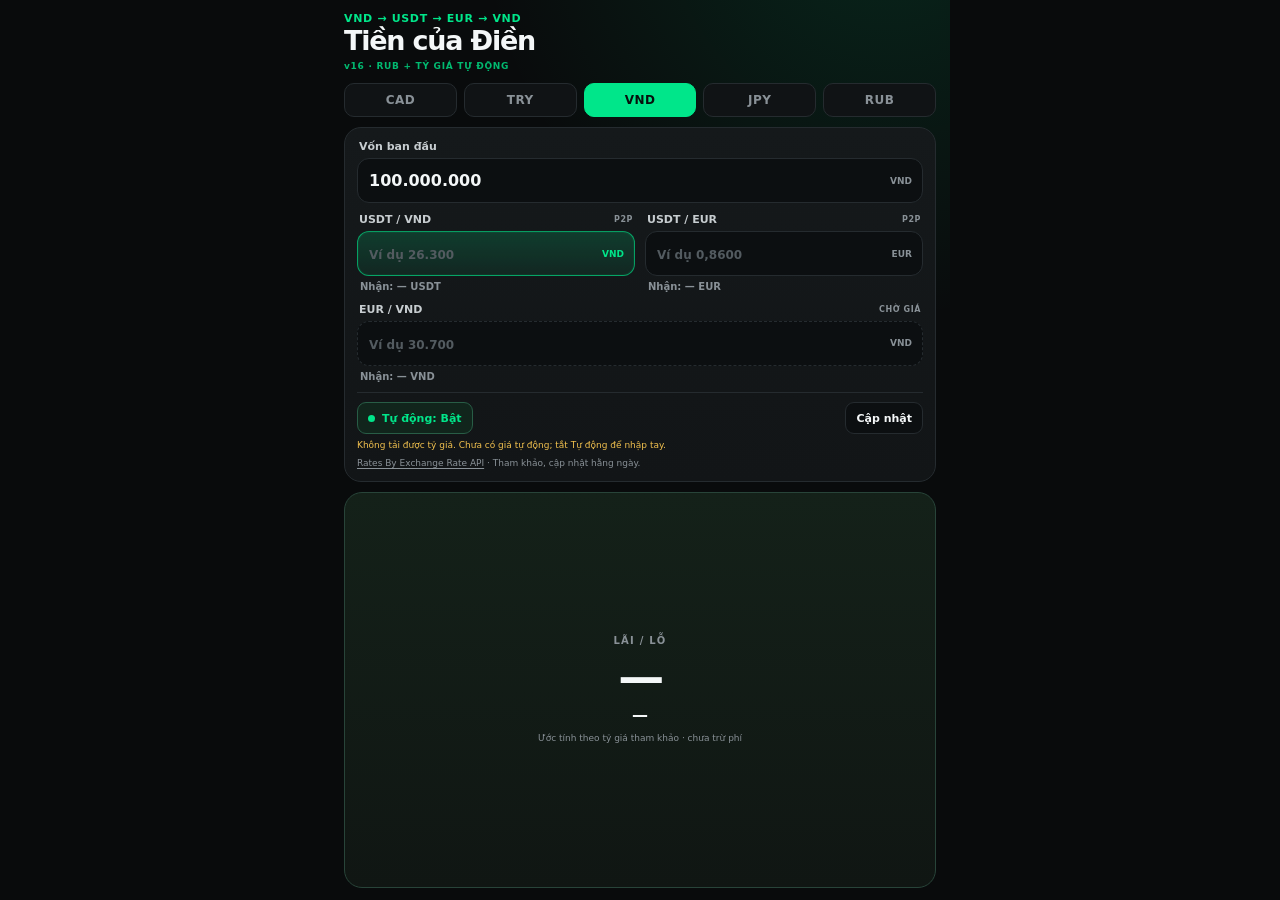
==== index.html @ 141773f5 "Add files via upload" ====
<!doctype html>
<html lang="vi">
<head>
  <meta charset="utf-8">
  <meta http-equiv="Cache-Control" content="no-cache, no-store, must-revalidate">
  <meta http-equiv="Pragma" content="no-cache">
  <meta http-equiv="Expires" content="0">
  <meta name="viewport" content="width=device-width,initial-scale=1,viewport-fit=cover">
  <meta name="theme-color" content="#090b0c">
  <meta name="color-scheme" content="dark">
  <title>Tiền của Điền</title>
  <link rel="manifest" href="./manifest.webmanifest?v=16">
  <link rel="icon" href="./icon.svg" type="image/svg+xml">
<style>
:root{--bg:#090b0c;--panel:#121517;--field:#0c0f11;--line:#252b2f;--text:#f4f7f8;--muted:#899197;--accent:#00e68a;--bad:#ff6670;--warn:#f2c14e}
*{box-sizing:border-box}html,body{margin:0;width:100%;height:100%;background:var(--bg);overflow:auto}body{font-family:Inter,ui-sans-serif,system-ui,-apple-system,"Segoe UI",sans-serif;color:var(--text)}button,input{font:inherit}.app{height:100dvh;min-height:530px;max-width:620px;margin:0 auto;padding:max(12px,env(safe-area-inset-top)) 14px max(12px,env(safe-area-inset-bottom));display:grid;grid-template-rows:auto auto auto minmax(115px,1fr);gap:10px;background:radial-gradient(circle at 90% -10%,rgba(0,230,138,.12),transparent 36%)}header{display:flex;justify-content:space-between;align-items:center;gap:12px}.route{font-size:11px;font-weight:800;letter-spacing:.06em;color:var(--accent)}h1{margin:2px 0 0;font-size:27px;line-height:1;letter-spacing:-.045em}.version{display:inline-block;margin-top:5px;font-size:9px;font-weight:900;letter-spacing:.08em;color:var(--accent);opacity:.8}.install{border:1px solid var(--line);background:var(--panel);color:var(--accent);font-size:11px;font-weight:850;padding:8px 11px;border-radius:10px;cursor:pointer}.hidden{display:none!important}.tabs{display:grid;grid-template-columns:repeat(5,minmax(0,1fr));gap:7px}.tab{height:34px;border:1px solid var(--line);border-radius:10px;background:#101315;color:var(--muted);font-size:12px;font-weight:900;letter-spacing:.04em;cursor:pointer}.tab.active{color:#07110d;background:var(--accent);border-color:var(--accent)}.panel{border:1px solid var(--line);background:linear-gradient(180deg,#15191b,var(--panel));border-radius:17px;padding:12px}.inputs{display:grid;grid-template-columns:1fr 1fr;gap:10px}.inputs label.wide{grid-column:1/-1}.inputs label>span{display:flex;justify-content:space-between;align-items:center;gap:6px;font-size:11px;font-weight:780;color:#c7cdd0;margin:0 2px 5px}.inputs small{font-size:8px;color:var(--muted);font-weight:900;letter-spacing:.07em}.field{height:45px;display:flex;align-items:center;border:1px solid var(--line);background:var(--field);border-radius:12px;overflow:hidden}.field:focus-within{border-color:var(--accent);box-shadow:0 0 0 2px rgba(0,230,138,.08)}.field.rate-highlight{background:linear-gradient(180deg,rgba(0,230,138,.18),rgba(0,230,138,.08));border-color:rgba(0,230,138,.62);box-shadow:inset 0 0 0 1px rgba(0,230,138,.06)}.field.rate-highlight input{color:#f7fffb}.field.rate-highlight b{color:var(--accent)}.field input{width:100%;min-width:0;height:100%;border:0;outline:0;background:transparent;color:var(--text);padding:0 11px;font-size:16px;font-weight:800}.field input::placeholder{color:#535b60;font-size:12px;font-weight:650}.field b{font-size:9px;color:var(--muted);padding:0 10px}.received{display:block;margin:5px 3px 0;color:var(--muted);font-size:10px;line-height:1.15;font-style:normal;font-weight:700;white-space:nowrap;overflow:hidden;text-overflow:ellipsis}.result-card{min-height:0;border:1px solid #284439;background:linear-gradient(180deg,#142119,#101613);border-radius:18px;padding:14px;display:flex;flex-direction:column;justify-content:center;align-items:center;text-align:center}.result-card span{font-size:10px;color:var(--muted);font-weight:900;letter-spacing:.12em}.result-card strong{font-size:clamp(30px,8vw,46px);line-height:1.03;margin:8px 0 4px;letter-spacing:-.055em}.result-card b{font-size:16px}.good{color:var(--accent)!important}.bad{color:var(--bad)!important}.neutral{color:var(--warn)!important}
@media(max-width:390px){.app{padding-left:10px;padding-right:10px;gap:8px}.panel{padding:10px}.inputs{gap:8px}.field{height:41px}.field input{font-size:14px}h1{font-size:23px}.received{font-size:9px;margin-top:4px}.result-card{padding:11px}.result-card strong{font-size:29px}.tab{height:31px;font-size:11px}}
@media(max-height:690px){.app{gap:7px;padding-top:7px;padding-bottom:7px}.route{font-size:9px}h1{font-size:20px}.tabs{gap:5px}.tab{height:28px;font-size:10px}.panel{padding:8px}.inputs{gap:6px}.inputs label>span{font-size:9px;margin-bottom:3px}.field{height:33px}.field input{font-size:13px}.received{font-size:8px;margin-top:3px}.result-card{padding:8px}.result-card strong{font-size:26px;margin:4px 0 2px}}
.fx-tools{grid-column:1/-1;border-top:1px solid var(--line);padding-top:9px;min-width:0}
.fx-controls{display:flex;align-items:center;justify-content:space-between;gap:8px}
.fx-toggle,.fx-refresh{min-height:32px;border:1px solid var(--line);border-radius:9px;background:var(--field);color:var(--muted);padding:5px 10px;font-size:11px;font-weight:800;cursor:pointer}
.fx-toggle{display:inline-flex;align-items:center;gap:7px}
.fx-toggle.enabled{color:var(--accent);border-color:#285d46;background:#11251c}
.fx-dot{display:inline-block;width:7px;height:7px;border-radius:50%;background:currentColor}
.fx-refresh{color:var(--text)}.fx-refresh:disabled{opacity:.45;cursor:default}
.fx-tools p{margin:5px 0 0;font-size:9px;line-height:1.4;color:var(--muted);overflow-wrap:anywhere}
.fx-tools a{color:var(--muted);text-underline-offset:2px}
.fx-tools .fx-warning{color:var(--warn)}
.field.auto-rate{border-style:dashed}.field.auto-rate input{cursor:default}
.rub-note{grid-column:1/-1;margin:0 2px;color:var(--warn);font-size:10px;line-height:1.35}
.result-note{margin:8px 0 0;font-size:9px;line-height:1.4;color:var(--muted);font-weight:500;letter-spacing:0}
button:focus-visible{outline:2px solid var(--accent);outline-offset:3px}
@media(max-width:390px){.tabs{gap:5px}.fx-toggle,.fx-refresh{font-size:10px;padding:5px 8px}}
@media(max-height:690px){.fx-tools{padding-top:6px}.fx-tools p{font-size:8px;margin-top:3px}.fx-toggle,.fx-refresh{min-height:28px;font-size:10px}.rub-note{font-size:9px}.result-note{font-size:8px;margin-top:5px}}

</style>
</head>
<body>
  <main class="app">
    <header>
      <div>
        <div class="route" id="routeText">VND → USDT → EUR → VND</div>
        <h1>Tiền của Điền</h1><span class="version">v16 · RUB + TỶ GIÁ TỰ ĐỘNG</span>
      </div>
      <button id="installBtn" class="install hidden">Cài app</button>
    </header>

    <nav class="tabs" aria-label="Loại vòng tiền">
      <button type="button" class="tab" data-page="cad">CAD</button>
      <button type="button" class="tab" data-page="try">TRY</button>
      <button type="button" class="tab active" data-page="vnd">VND</button>
      <button type="button" class="tab" data-page="jpy">JPY</button>
      <button type="button" class="tab" data-page="rub">RUB</button>
    </nav>

    <section class="panel inputs">
      <label class="wide">
        <span>Vốn ban đầu</span>
        <div class="field"><input aria-label="Vốn ban đầu" id="capital" inputmode="numeric" value="100.000.000"><b id="capitalUnit">VND</b></div>
      </label>

      <label>
        <span id="rate1Label">USDT / VND <small>P2P</small></span>
        <div class="field"><input id="rate1" inputmode="decimal" placeholder="Ví dụ 26.300"><b id="rate1Unit">VND</b></div>
        <em class="received" id="received1">Nhận: — USDT</em>
      </label>

      <label>
        <span id="rate2Label">USDT / EUR <small>P2P</small></span>
        <div class="field"><input id="rate2" inputmode="decimal" placeholder="Ví dụ 0,8600"><b id="rate2Unit">EUR</b></div>
        <em class="received" id="received2">Nhận: — EUR</em>
      </label>

      <label class="wide">
        <span id="rate3Label">EUR / VND</span>
        <div class="field"><input id="rate3" inputmode="decimal" placeholder="Ví dụ 30.700"><b id="rate3Unit">VND</b></div>
        <em class="received" id="received3">Nhận: — VND</em>
      </label>

      <p id="rubNote" class="rub-note hidden">Bước USD/RUB quy ước 1 USDT = 1 USD. Giá mua USDT thực tế có thể khác.</p>
      <div class="fx-tools">
        <div class="fx-controls">
          <button type="button" id="fxAuto" class="fx-toggle enabled" role="switch" aria-checked="true" aria-label="Tự động cập nhật tỷ giá pháp định"><i class="fx-dot" aria-hidden="true"></i><span id="fxAutoText">Tự động: Bật</span></button>
          <button type="button" id="fxRefresh" class="fx-refresh">Cập nhật</button>
        </div>
        <p id="fxStatus" role="status" aria-live="polite">Đang lấy tỷ giá pháp định…</p>
        <p><a href="https://www.exchangerate-api.com" target="_blank" rel="noopener noreferrer">Rates By Exchange Rate API</a> · Tham khảo, cập nhật hằng ngày.</p>
      </div>
    </section>

    <section class="result-card">
      <span>LÃI / LỖ</span>
      <strong id="profit">—</strong>
      <b id="roi">—</b>
      <p id="resultNote" class="result-note">Ước tính · chưa trừ phí giao dịch</p>
    </section>
  </main>



<script>
'use strict';
const $ = id => document.getElementById(id);
const fmt0 = new Intl.NumberFormat('vi-VN', {maximumFractionDigits: 0});
const fmt2 = new Intl.NumberFormat('vi-VN', {maximumFractionDigits: 2});
const fmt4 = new Intl.NumberFormat('vi-VN', {maximumFractionDigits: 4});
const fmtRate = new Intl.NumberFormat('vi-VN', {useGrouping: false, maximumFractionDigits: 6});
const memoryStorage = new Map();
function stored(name) {
  try { return localStorage.getItem(name) ?? memoryStorage.get(name) ?? null; }
  catch (_) { return memoryStorage.get(name) ?? null; }
}
function remember(name, value) {
  memoryStorage.set(name, String(value));
  try { localStorage.setItem(name, String(value)); } catch (_) {}
}

// A/B always means the amount of B for ONE unit of A.
// Only explicit fiat pairs have an fx property. USDT is never fetched or
// inferred from the provider's USD rate, except the disclosed RUB convention.
const PAGES = {
  cad: {
    route: 'VND → USDT → CAD → VND', capital: 'VND', highlight: 0,
    rates: [
      {label: 'USDT / VND', tag: 'P2P', unit: 'VND', placeholder: 'Ví dụ 26.300', receive: 'USDT', op: 'divide', vndThousands: true},
      {label: 'USDT / CAD', tag: 'P2P', unit: 'CAD', placeholder: 'Ví dụ 1,3900', receive: 'CAD', op: 'multiply'},
      {label: 'CAD / VND', unit: 'VND', placeholder: 'Ví dụ 19.000', receive: 'VND', op: 'multiply', vndThousands: true, fx: ['CAD', 'VND']}
    ]
  },
  try: {
    route: 'TRY → EUR → USDT → TRY', capital: 'TRY', highlight: 3,
    rates: [
      {label: 'EUR / TRY', unit: 'TRY', placeholder: 'Ví dụ 48,50', receive: 'EUR', op: 'divide', fx: ['EUR', 'TRY']},
      {label: 'USDT / EUR', tag: 'P2P', unit: 'EUR', placeholder: 'Ví dụ 0,8550', receive: 'USDT', op: 'divide'},
      {label: 'USDT / TRY', tag: 'P2P', unit: 'TRY', placeholder: 'Ví dụ 41,50', receive: 'TRY', op: 'multiply'}
    ]
  },
  vnd: {
    route: 'VND → USDT → EUR → VND', capital: 'VND', highlight: 1,
    rates: [
      {label: 'USDT / VND', tag: 'P2P', unit: 'VND', placeholder: 'Ví dụ 26.300', receive: 'USDT', op: 'divide', vndThousands: true},
      {label: 'USDT / EUR', tag: 'P2P', unit: 'EUR', placeholder: 'Ví dụ 0,8600', receive: 'EUR', op: 'multiply'},
      {label: 'EUR / VND', unit: 'VND', placeholder: 'Ví dụ 30.700', receive: 'VND', op: 'multiply', vndThousands: true, fx: ['EUR', 'VND']}
    ]
  },
  jpy: {
    route: 'VND → JPY → USDT → VND', capital: 'VND', highlight: 2,
    rates: [
      {label: 'JPY / VND', unit: 'VND', placeholder: 'Ví dụ 165,50', receive: 'JPY', op: 'divide', fx: ['JPY', 'VND']},
      {label: 'USDT / JPY', tag: 'P2P', unit: 'JPY', placeholder: 'Ví dụ 155,00', receive: 'USDT', op: 'divide'},
      {label: 'USDT / VND', tag: 'P2P', unit: 'VND', placeholder: 'Ví dụ 26.300', receive: 'VND', op: 'multiply', vndThousands: true}
    ]
  },
  rub: {
    route: 'VND → RUB → USDT → VND', capital: 'VND', highlight: 3,
    rates: [
      {label: 'RUB / VND', unit: 'VND', placeholder: 'Ví dụ 310,50', receive: 'RUB', op: 'divide', fx: ['RUB', 'VND']},
      {label: 'USD / RUB', unit: 'RUB', placeholder: 'Ví dụ 83,50', receive: 'USDT', op: 'divide', fx: ['USD', 'RUB']},
      {label: 'USDT / VND', tag: 'P2P', unit: 'VND', placeholder: 'Ví dụ 26.300', receive: 'VND', op: 'multiply', vndThousands: true}
    ]
  }
};

function migrateVndTab() {
  const legacy = {capital: 'tiendien_capitalVnd', rate1: 'tiendien_usdtVnd', rate2: 'tiendien_usdtEur', rate3: 'tiendien_eurVnd'};
  for (const id of ['capital', 'rate1', 'rate2', 'rate3']) {
    const target = `tiendien_vnd_${id}`;
    const value = stored(`tiendien_eur_${id}`) ?? stored(legacy[id]);
    if (stored(target) === null && value !== null) remember(target, value);
  }
}
migrateVndTab();
let page = stored('tiendien_page');
if (page === 'eur' || !PAGES[page]) page = 'vnd';

function capitalNum(value) {
  const number = Number(String(value ?? '').replace(/\D/g, ''));
  return Number.isFinite(number) ? number : 0;
}
function rateNum(value, thousands = false) {
  let text = String(value ?? '').trim().replace(/\s/g, '');
  if (!text) return 0;
  if (text.includes(',')) text = text.replace(/\./g, '').replace(',', '.');
  else if (thousands && /^\d{1,3}(?:\.\d{3})+$/.test(text)) text = text.replace(/\./g, '');
  const number = Number(text);
  return Number.isFinite(number) ? number : 0;
}
function formatCapital() {
  const digits = $('capital').value.replace(/\D/g, '');
  $('capital').value = digits ? fmt0.format(capitalNum(digits)) : '';
}
function money(value, unit) { return `${value >= 0 ? '+' : '−'}${fmt0.format(Math.abs(value))} ${unit}`; }
function pct(value) { return `${value >= 0 ? '+' : ''}${fmt2.format(value)}%`; }
function tone(element, value) {
  element.classList.remove('good', 'bad', 'neutral');
  element.classList.add(value > 0.01 ? 'good' : value < -0.01 ? 'bad' : 'neutral');
}
function formatReceived(value, unit) {
  if (!(value > 0 && Number.isFinite(value))) return `Nhận: — ${unit}`;
  return `Nhận: ${(unit === 'VND' || unit === 'TRY' ? fmt2 : fmt4).format(value)} ${unit}`;
}
function key(name) { return `tiendien_${page}_${name}`; }
function save() {
  remember(key('capital'), $('capital').value);
  PAGES[page].rates.forEach((rate, index) => {
    // Keep the last manually entered fiat quote separate from the live cache.
    if (!fxEnabled || !rate.fx) remember(key(`rate${index + 1}`), $(`rate${index + 1}`).value);
  });
}

const FX_URL = 'https://open.er-api.com/v6/latest/USD';
const FX_CACHE_KEY = 'tiendien_fx_usd_v16';
const FX_AUTO_KEY = 'tiendien_fx_auto_v16';
const FX_ATTEMPT_KEY = 'tiendien_fx_attempt_v16';
const FX_CODES = ['USD', 'EUR', 'CAD', 'TRY', 'JPY', 'VND', 'RUB'];
let fxEnabled = stored(FX_AUTO_KEY) !== '0';
let fxError = '';
let fxBusy = false;
let fxRequest = null;
let fxLastAttempt = Number(stored(FX_ATTEMPT_KEY)) || 0;

function validateFx(payload) {
  if (!payload || payload.result !== 'success' || payload.base_code !== 'USD' || !payload.rates) throw new Error('Invalid FX data');
  for (const code of FX_CODES) {
    const rate = payload.rates[code];
    if (typeof rate !== 'number' || !Number.isFinite(rate) || rate <= 0) throw new Error('Invalid FX rate');
  }
  if (Math.abs(payload.rates.USD - 1) > 0.000001) throw new Error('Invalid FX base');
  const last = payload.time_last_update_unix;
  const next = payload.time_next_update_unix;
  if (!Number.isFinite(last) || !Number.isFinite(next) || last <= 0 || next <= last || last * 1000 > Date.now() + 300000) throw new Error('Invalid FX timestamp');
  return payload;
}
function readFxCache() {
  try {
    const cached = JSON.parse(stored(FX_CACHE_KEY) || 'null');
    if (!cached || !Number.isFinite(cached.fetchedAt) || cached.fetchedAt <= 0 || cached.fetchedAt > Date.now() + 300000) return null;
    validateFx(cached.payload);
    return cached;
  } catch (_) { return null; }
}
let fxSnapshot = readFxCache();
function fxIsDue() {
  return !fxSnapshot || Date.now() >= fxSnapshot.payload.time_next_update_unix * 1000 + 60000;
}
function crossRate(base, quote) {
  if (!fxSnapshot) return 0;
  return fxSnapshot.payload.rates[quote] / fxSnapshot.payload.rates[base];
}
function applyFxToPage() {
  if (!fxEnabled || !fxSnapshot) return;
  PAGES[page].rates.forEach((rate, index) => {
    if (!rate.fx) return;
    const value = crossRate(...rate.fx);
    const input = $(`rate${index + 1}`);
    input.value = fmtRate.format(value);
    input.dataset.fxSource = 'api';
  });
}
function renderFxStatus() {
  $('fxAuto').setAttribute('aria-checked', String(fxEnabled));
  $('fxAuto').classList.toggle('enabled', fxEnabled);
  $('fxAutoText').textContent = `Tự động: ${fxEnabled ? 'Bật' : 'Tắt'}`;
  $('fxRefresh').disabled = fxBusy || !fxEnabled;
  $('fxRefresh').textContent = fxBusy ? 'Đang tải…' : 'Cập nhật';
  $('fxStatus').classList.toggle('fx-warning', Boolean(fxError) || (fxEnabled && fxIsDue() && Boolean(fxSnapshot)));
  if (!fxEnabled) {
    $('fxStatus').textContent = 'Nhập tỷ giá thủ công. Các giá có USDT luôn nhập tay.';
  } else if (fxSnapshot) {
    const date = new Intl.DateTimeFormat('vi-VN', {dateStyle: 'short', timeStyle: 'short', timeZone: 'Asia/Ho_Chi_Minh'}).format(new Date(fxSnapshot.payload.time_last_update_unix * 1000));
    const prefix = fxError ? `${fxError} · đang dùng giá lưu lúc ` : fxIsDue() ? 'Giá cũ từ ' : 'Tỷ giá lúc ';
    $('fxStatus').textContent = `${prefix}${date} (giờ VN). USDT nhập tay.`;
  } else if (fxError) {
    $('fxStatus').textContent = `${fxError}. Chưa có giá tự động; tắt Tự động để nhập tay.`;
  } else {
    $('fxStatus').textContent = fxBusy ? 'Đang lấy tỷ giá pháp định… USDT nhập tay.' : 'Chưa có tỷ giá tự động. USDT nhập tay.';
  }
  PAGES[page].rates.forEach((rate, index) => {
    const input = $(`rate${index + 1}`);
    const automatic = Boolean(rate.fx && fxEnabled);
    input.readOnly = automatic;
    input.setAttribute('aria-readonly', String(automatic));
    const tag = rate.fx ? (automatic ? (fxSnapshot ? 'TỰ ĐỘNG' : input.value ? 'ĐÃ LƯU' : 'CHỜ GIÁ') : 'NHẬP TAY') : rate.tag;
    $(`rate${index + 1}Label`).innerHTML = `${rate.label}${tag ? ` <small>${tag}</small>` : ''}`;
    input.closest('.field').classList.toggle('auto-rate', automatic);
  });
  $('resultNote').textContent = fxEnabled ? 'Ước tính theo tỷ giá tham khảo · chưa trừ phí' : 'Ước tính · chưa trừ phí giao dịch';
}

async function refreshFx({force = false} = {}) {
  if (!fxEnabled) return;
  if (fxRequest) return fxRequest;
  if (!force && !fxIsDue()) { renderFxStatus(); return; }
  const elapsed = Date.now() - fxLastAttempt;
  // One scheduled attempt every five minutes when offline/unavailable; manual
  // refresh is limited to once a minute. A fresh daily snapshot needs no poll.
  if (elapsed >= 0 && elapsed < (force ? 60000 : 300000)) { renderFxStatus(); return; }
  fxLastAttempt = Date.now();
  remember(FX_ATTEMPT_KEY, fxLastAttempt);
  fxBusy = true;
  renderFxStatus();
  fxRequest = (async () => {
    const controller = new AbortController();
    const timeout = setTimeout(() => controller.abort(), 10000);
    try {
      const response = await fetch(FX_URL, {cache: 'no-store', credentials: 'omit', signal: controller.signal});
      if (!response.ok) throw new Error(response.status === 429 ? 'RATE_LIMIT' : 'FETCH_FAILED');
      const payload = validateFx(await response.json());
      if (fxSnapshot && payload.time_last_update_unix < fxSnapshot.payload.time_last_update_unix) throw new Error('Older FX response');
      fxSnapshot = {payload, fetchedAt: Date.now()};
      remember(FX_CACHE_KEY, JSON.stringify(fxSnapshot));
      fxError = '';
      // The user may have switched tabs or disabled auto while fetch awaited.
      if (fxEnabled) { applyFxToPage(); calculate(); }
    } catch (error) {
      fxError = error.message === 'RATE_LIMIT' ? 'Nguồn đang giới hạn truy cập' : 'Không tải được tỷ giá';
    } finally {
      clearTimeout(timeout);
      fxBusy = false;
      fxRequest = null;
      renderFxStatus();
    }
  })();
  return fxRequest;
}

function restorePage() {
  $('capital').value = stored(key('capital')) ?? (page === 'try' ? '100.000' : '100.000.000');
  ['rate1', 'rate2', 'rate3'].forEach(id => {
    $(id).value = stored(key(id)) ?? '';
    delete $(id).dataset.fxSource;
  });
  formatCapital();
}
function renderPage() {
  const config = PAGES[page];
  $('routeText').textContent = config.route;
  $('capitalUnit').textContent = config.capital;
  config.rates.forEach((rate, index) => {
    const input = $(`rate${index + 1}`);
    $(`rate${index + 1}Unit`).textContent = rate.unit;
    input.placeholder = rate.placeholder;
    input.setAttribute('aria-label', `${rate.label}: số ${rate.unit} cho một ${rate.label.split(' / ')[0]}`);
    input.closest('.field').classList.toggle('rate-highlight', index + 1 === config.highlight);
  });
  document.querySelectorAll('.tab').forEach(button => {
    const active = button.dataset.page === page;
    button.classList.toggle('active', active);
    button.setAttribute('aria-pressed', String(active));
  });
  $('rubNote').classList.toggle('hidden', page !== 'rub');
  remember('tiendien_page', page);
  restorePage();
  applyFxToPage();
  renderFxStatus();
  calculate();
}
function calculate() {
  const config = PAGES[page];
  const capital = capitalNum($('capital').value);
  let amount = capital;
  config.rates.forEach((rate, index) => {
    const quote = rateNum($(`rate${index + 1}`).value, Boolean(rate.vndThousands));
    amount = amount > 0 && quote > 0 ? (rate.op === 'divide' ? amount / quote : amount * quote) : 0;
    if (!Number.isFinite(amount)) amount = 0;
    $(`received${index + 1}`).textContent = formatReceived(amount, rate.receive);
  });
  if (!(capital > 0 && amount > 0)) {
    $('profit').textContent = '—'; $('roi').textContent = '—';
    $('profit').className = ''; $('roi').className = '';
  } else {
    const profit = amount - capital;
    const roi = profit / capital * 100;
    if (Number.isFinite(profit) && Number.isFinite(roi)) {
      $('profit').textContent = money(profit, config.capital);
      $('roi').textContent = pct(roi);
      tone($('profit'), profit); tone($('roi'), profit);
    } else {
      $('profit').textContent = '—'; $('roi').textContent = '—';
      $('profit').className = ''; $('roi').className = '';
    }
  }
  save();
}

$('capital').addEventListener('input', () => { formatCapital(); calculate(); });
['rate1', 'rate2', 'rate3'].forEach(id => $(id).addEventListener('input', calculate));
document.querySelectorAll('.tab').forEach(button => button.addEventListener('click', () => {
  save(); page = button.dataset.page; renderPage(); refreshFx();
}));
$('fxAuto').addEventListener('click', () => {
  save();
  fxEnabled = !fxEnabled;
  remember(FX_AUTO_KEY, fxEnabled ? '1' : '0');
  if (fxEnabled) applyFxToPage();
  else {
    PAGES[page].rates.forEach((rate, index) => {
      if (!rate.fx) return;
      const manual = stored(key(`rate${index + 1}`));
      if (manual !== null) $(`rate${index + 1}`).value = manual;
      delete $(`rate${index + 1}`).dataset.fxSource;
    });
  }
  renderFxStatus(); calculate();
  if (fxEnabled) refreshFx();
});
$('fxRefresh').addEventListener('click', () => refreshFx({force: true}));
window.addEventListener('online', () => refreshFx());
document.addEventListener('visibilitychange', () => { if (!document.hidden) refreshFx(); });
setInterval(() => { if (!document.hidden) refreshFx(); }, 60000);

let deferredPrompt = null;
window.addEventListener('beforeinstallprompt', event => {
  event.preventDefault(); deferredPrompt = event; $('installBtn').classList.remove('hidden');
});
$('installBtn').addEventListener('click', async () => {
  if (!deferredPrompt) return;
  deferredPrompt.prompt(); await deferredPrompt.userChoice;
  deferredPrompt = null; $('installBtn').classList.add('hidden');
});

// Retire this app's old cache without touching other apps on the same origin.
(async () => {
  try {
    if ('serviceWorker' in navigator) {
      const scope = new URL('./', location.href).href;
      const registrations = await navigator.serviceWorker.getRegistrations();
      for (const registration of registrations) if (registration.scope === scope) await registration.unregister();
    }
    if ('caches' in window) {
      for (const name of await caches.keys()) if (/^(tien-cua-dien|tiendien)[-_]/.test(name)) await caches.delete(name);
    }
  } catch (_) {}
})();
renderPage();
refreshFx();

</script>
</body>
</html>
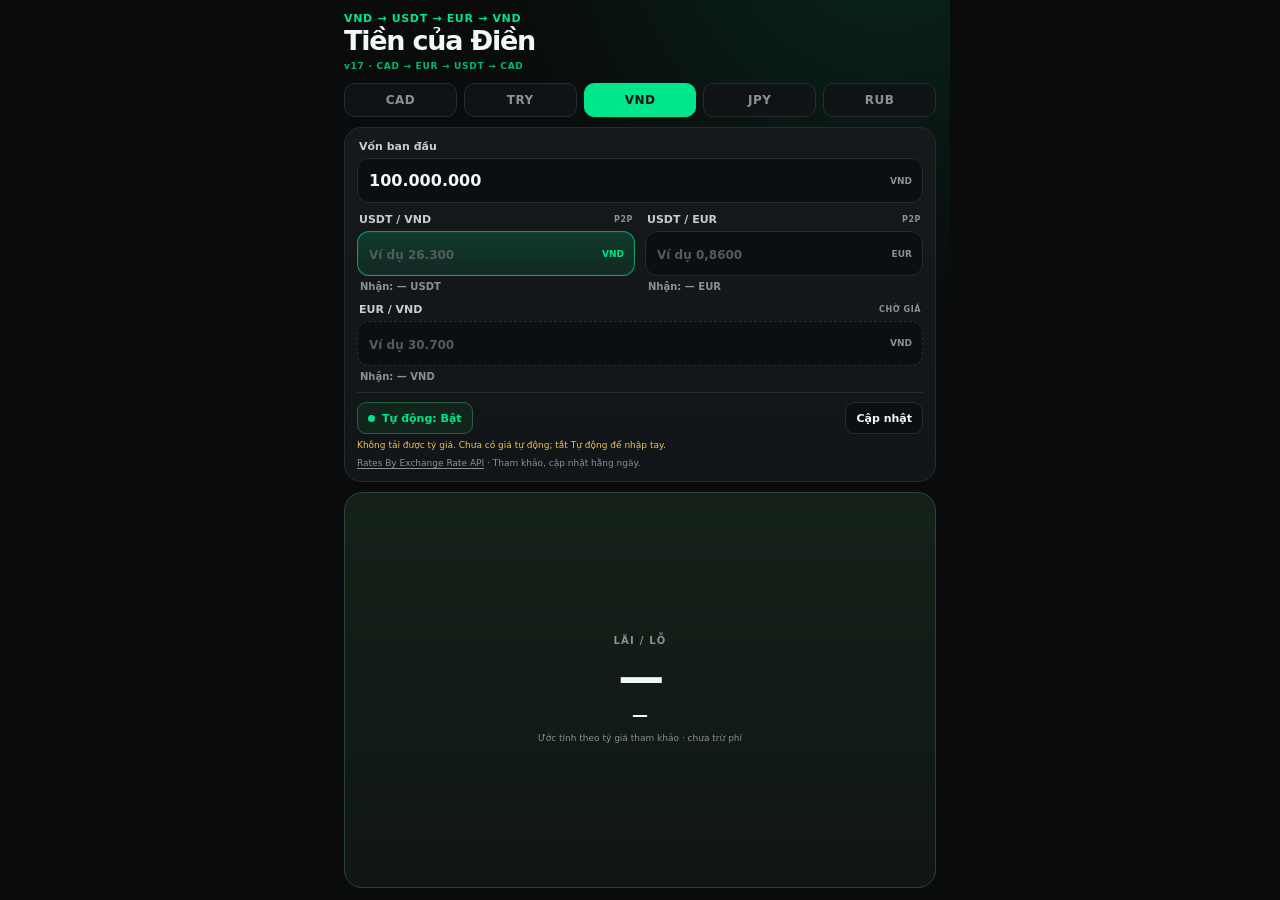
==== commit 26f17d26: "Add files via upload" ====
--- a/index.html
+++ b/index.html
@@ -9,7 +9,7 @@
   <meta name="theme-color" content="#090b0c">
   <meta name="color-scheme" content="dark">
   <title>Tiền của Điền</title>
-  <link rel="manifest" href="./manifest.webmanifest?v=16">
+  <link rel="manifest" href="./manifest.webmanifest?v=17">
   <link rel="icon" href="./icon.svg" type="image/svg+xml">
 <style>
 :root{--bg:#090b0c;--panel:#121517;--field:#0c0f11;--line:#252b2f;--text:#f4f7f8;--muted:#899197;--accent:#00e68a;--bad:#ff6670;--warn:#f2c14e}
@@ -40,7 +40,7 @@
     <header>
       <div>
         <div class="route" id="routeText">VND → USDT → EUR → VND</div>
-        <h1>Tiền của Điền</h1><span class="version">v16 · RUB + TỶ GIÁ TỰ ĐỘNG</span>
+        <h1>Tiền của Điền</h1><span class="version">v17 · CAD → EUR → USDT → CAD</span>
       </div>
       <button id="installBtn" class="install hidden">Cài app</button>
     </header>
@@ -120,11 +120,11 @@
 // inferred from the provider's USD rate, except the disclosed RUB convention.
 const PAGES = {
   cad: {
-    route: 'VND → USDT → CAD → VND', capital: 'VND', highlight: 0,
+    route: 'CAD → EUR → USDT → CAD', capital: 'CAD', highlight: 0,
     rates: [
-      {label: 'USDT / VND', tag: 'P2P', unit: 'VND', placeholder: 'Ví dụ 26.300', receive: 'USDT', op: 'divide', vndThousands: true},
-      {label: 'USDT / CAD', tag: 'P2P', unit: 'CAD', placeholder: 'Ví dụ 1,3900', receive: 'CAD', op: 'multiply'},
-      {label: 'CAD / VND', unit: 'VND', placeholder: 'Ví dụ 19.000', receive: 'VND', op: 'multiply', vndThousands: true, fx: ['CAD', 'VND']}
+      {label: 'EUR / CAD', unit: 'CAD', placeholder: 'Ví dụ 1,5500', receive: 'EUR', op: 'divide', fx: ['EUR', 'CAD']},
+      {label: 'USDT / EUR', tag: 'P2P', unit: 'EUR', placeholder: 'Ví dụ 0,8900', receive: 'USDT', op: 'divide'},
+      {label: 'USDT / CAD', tag: 'P2P', unit: 'CAD', placeholder: 'Ví dụ 1,3900', receive: 'CAD', op: 'multiply'}
     ]
   },
   try: {
@@ -170,6 +170,13 @@
   }
 }
 migrateVndTab();
+// CAD now has a different starting currency and different quote positions.
+// Keep its new inputs separate so VND capital / unrelated old quotes cannot
+// acquire a new currency label. Only the unchanged USDT/CAD quote migrates.
+const oldUsdtCad = stored('tiendien_cad_rate2');
+if (stored('tiendien_cad_eur_usdt_rate3') === null && oldUsdtCad !== null) {
+  remember('tiendien_cad_eur_usdt_rate3', oldUsdtCad);
+}
 let page = stored('tiendien_page');
 if (page === 'eur' || !PAGES[page]) page = 'vnd';
 
@@ -189,7 +196,7 @@
   const digits = $('capital').value.replace(/\D/g, '');
   $('capital').value = digits ? fmt0.format(capitalNum(digits)) : '';
 }
-function money(value, unit) { return `${value >= 0 ? '+' : '−'}${fmt0.format(Math.abs(value))} ${unit}`; }
+function money(value, unit) { return `${value >= 0 ? '+' : '−'}${(unit === 'CAD' ? fmt2 : fmt0).format(Math.abs(value))} ${unit}`; }
 function pct(value) { return `${value >= 0 ? '+' : ''}${fmt2.format(value)}%`; }
 function tone(element, value) {
   element.classList.remove('good', 'bad', 'neutral');
@@ -199,7 +206,7 @@
   if (!(value > 0 && Number.isFinite(value))) return `Nhận: — ${unit}`;
   return `Nhận: ${(unit === 'VND' || unit === 'TRY' ? fmt2 : fmt4).format(value)} ${unit}`;
 }
-function key(name) { return `tiendien_${page}_${name}`; }
+function key(name) { return `tiendien_${page === 'cad' ? 'cad_eur_usdt' : page}_${name}`; }
 function save() {
   remember(key('capital'), $('capital').value);
   PAGES[page].rates.forEach((rate, index) => {
@@ -325,7 +332,7 @@
 }
 
 function restorePage() {
-  $('capital').value = stored(key('capital')) ?? (page === 'try' ? '100.000' : '100.000.000');
+  $('capital').value = stored(key('capital')) ?? (page === 'cad' ? '10.000' : page === 'try' ? '100.000' : '100.000.000');
   ['rate1', 'rate2', 'rate3'].forEach(id => {
     $(id).value = stored(key(id)) ?? '';
     delete $(id).dataset.fxSource;
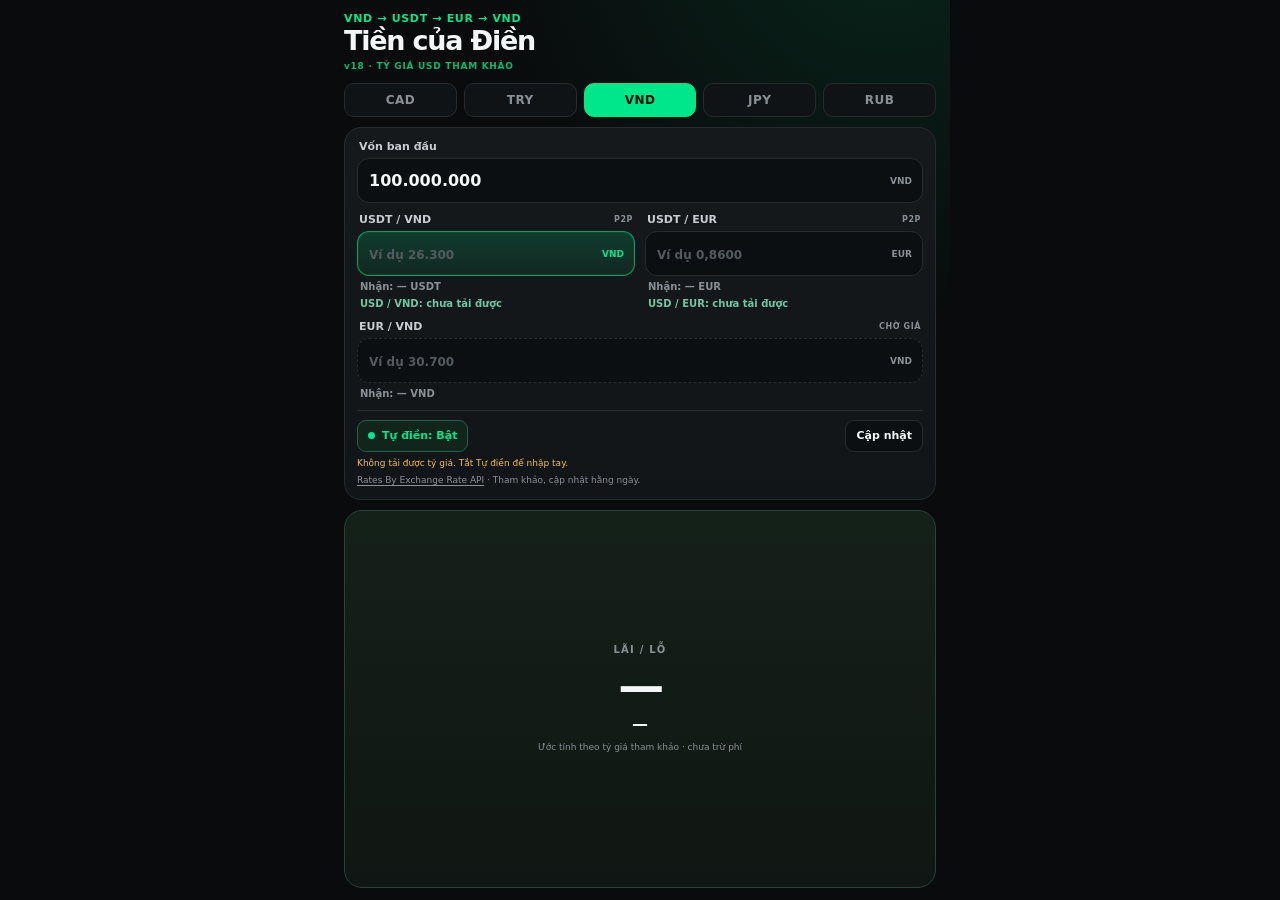
==== commit 912edb29: "Add files via upload" ====
--- a/index.html
+++ b/index.html
@@ -9,7 +9,7 @@
   <meta name="theme-color" content="#090b0c">
   <meta name="color-scheme" content="dark">
   <title>Tiền của Điền</title>
-  <link rel="manifest" href="./manifest.webmanifest?v=17">
+  <link rel="manifest" href="./manifest.webmanifest?v=18">
   <link rel="icon" href="./icon.svg" type="image/svg+xml">
 <style>
 :root{--bg:#090b0c;--panel:#121517;--field:#0c0f11;--line:#252b2f;--text:#f4f7f8;--muted:#899197;--accent:#00e68a;--bad:#ff6670;--warn:#f2c14e}
@@ -29,9 +29,11 @@
 .field.auto-rate{border-style:dashed}.field.auto-rate input{cursor:default}
 .rub-note{grid-column:1/-1;margin:0 2px;color:var(--warn);font-size:10px;line-height:1.35}
 .result-note{margin:8px 0 0;font-size:9px;line-height:1.4;color:var(--muted);font-weight:500;letter-spacing:0}
+.usd-reference{display:block;margin:4px 3px 0;font-size:10px;line-height:1.35;font-style:normal;font-weight:650;color:#73c6a3;overflow-wrap:anywhere}
+.usd-reference.stale{color:var(--warn)}
 button:focus-visible{outline:2px solid var(--accent);outline-offset:3px}
 @media(max-width:390px){.tabs{gap:5px}.fx-toggle,.fx-refresh{font-size:10px;padding:5px 8px}}
-@media(max-height:690px){.fx-tools{padding-top:6px}.fx-tools p{font-size:8px;margin-top:3px}.fx-toggle,.fx-refresh{min-height:28px;font-size:10px}.rub-note{font-size:9px}.result-note{font-size:8px;margin-top:5px}}
+@media(max-height:690px){.fx-tools{padding-top:6px}.fx-tools p{font-size:8px;margin-top:3px}.fx-toggle,.fx-refresh{min-height:28px;font-size:10px}.rub-note{font-size:9px}.result-note{font-size:8px;margin-top:5px}.usd-reference{font-size:9px;margin-top:3px}}
 
 </style>
 </head>
@@ -40,7 +42,7 @@
     <header>
       <div>
         <div class="route" id="routeText">VND → USDT → EUR → VND</div>
-        <h1>Tiền của Điền</h1><span class="version">v17 · CAD → EUR → USDT → CAD</span>
+        <h1>Tiền của Điền</h1><span class="version">v18 · TỶ GIÁ USD THAM KHẢO</span>
       </div>
       <button id="installBtn" class="install hidden">Cài app</button>
     </header>
@@ -63,24 +65,27 @@
         <span id="rate1Label">USDT / VND <small>P2P</small></span>
         <div class="field"><input id="rate1" inputmode="decimal" placeholder="Ví dụ 26.300"><b id="rate1Unit">VND</b></div>
         <em class="received" id="received1">Nhận: — USDT</em>
+        <em class="usd-reference hidden" id="usdReference1" aria-live="polite"></em>
       </label>
 
       <label>
         <span id="rate2Label">USDT / EUR <small>P2P</small></span>
         <div class="field"><input id="rate2" inputmode="decimal" placeholder="Ví dụ 0,8600"><b id="rate2Unit">EUR</b></div>
         <em class="received" id="received2">Nhận: — EUR</em>
+        <em class="usd-reference hidden" id="usdReference2" aria-live="polite"></em>
       </label>
 
       <label class="wide">
         <span id="rate3Label">EUR / VND</span>
         <div class="field"><input id="rate3" inputmode="decimal" placeholder="Ví dụ 30.700"><b id="rate3Unit">VND</b></div>
         <em class="received" id="received3">Nhận: — VND</em>
+        <em class="usd-reference hidden" id="usdReference3" aria-live="polite"></em>
       </label>
 
       <p id="rubNote" class="rub-note hidden">Bước USD/RUB quy ước 1 USDT = 1 USD. Giá mua USDT thực tế có thể khác.</p>
       <div class="fx-tools">
         <div class="fx-controls">
-          <button type="button" id="fxAuto" class="fx-toggle enabled" role="switch" aria-checked="true" aria-label="Tự động cập nhật tỷ giá pháp định"><i class="fx-dot" aria-hidden="true"></i><span id="fxAutoText">Tự động: Bật</span></button>
+          <button type="button" id="fxAuto" class="fx-toggle enabled" role="switch" aria-checked="true" aria-label="Tự động điền các ô tỷ giá pháp định"><i class="fx-dot" aria-hidden="true"></i><span id="fxAutoText">Tự điền: Bật</span></button>
           <button type="button" id="fxRefresh" class="fx-refresh">Cập nhật</button>
         </div>
         <p id="fxStatus" role="status" aria-live="polite">Đang lấy tỷ giá pháp định…</p>
@@ -254,6 +259,34 @@
   if (!fxSnapshot) return 0;
   return fxSnapshot.payload.rates[quote] / fxSnapshot.payload.rates[base];
 }
+function renderUsdReferences() {
+  // Benchmarks are read-only display data. Never substitute them for P2P
+  // USDT inputs or use them in the route's received/profit calculations.
+  PAGES[page].rates.forEach((rate, index) => {
+    const reference = $(`usdReference${index + 1}`);
+    const pair = rate.label.split('/').map(code => code.trim());
+    const hasUsdt = pair.includes('USDT');
+    reference.classList.toggle('hidden', !hasUsdt);
+    reference.classList.toggle('stale', hasUsdt && Boolean(fxSnapshot) && (fxIsDue() || Boolean(fxError)));
+    if (!hasUsdt) {
+      reference.textContent = '';
+      reference.setAttribute('title', '');
+      return;
+    }
+    const currency = pair.find(code => code !== 'USDT');
+    const label = `USD / ${currency}`;
+    if (fxSnapshot) {
+      const value = crossRate('USD', currency);
+      const qualifier = fxError ? ' · giá lưu' : fxIsDue() ? ' · giá cũ' : '';
+      reference.textContent = `${label}: ${fmt4.format(value)}${qualifier}`;
+      const timestamp = new Date(fxSnapshot.payload.time_last_update_unix * 1000).toLocaleString('vi-VN', {timeZone: 'Asia/Ho_Chi_Minh'});
+      reference.setAttribute('title', `1 USD = ${fmt4.format(value)} ${currency}. Tỷ giá tham khảo từ ExchangeRate-API, lúc ${timestamp} (giờ VN).`);
+    } else {
+      reference.textContent = `${label}: ${fxBusy ? 'đang tải…' : fxError ? 'chưa tải được' : '—'}`;
+      reference.setAttribute('title', 'Chưa có dữ liệu tỷ giá pháp định; không suy ra từ giá USDT nhập tay.');
+    }
+  });
+}
 function applyFxToPage() {
   if (!fxEnabled || !fxSnapshot) return;
   PAGES[page].rates.forEach((rate, index) => {
@@ -267,20 +300,19 @@
 function renderFxStatus() {
   $('fxAuto').setAttribute('aria-checked', String(fxEnabled));
   $('fxAuto').classList.toggle('enabled', fxEnabled);
-  $('fxAutoText').textContent = `Tự động: ${fxEnabled ? 'Bật' : 'Tắt'}`;
-  $('fxRefresh').disabled = fxBusy || !fxEnabled;
+  $('fxAutoText').textContent = `Tự điền: ${fxEnabled ? 'Bật' : 'Tắt'}`;
+  $('fxRefresh').disabled = fxBusy;
   $('fxRefresh').textContent = fxBusy ? 'Đang tải…' : 'Cập nhật';
-  $('fxStatus').classList.toggle('fx-warning', Boolean(fxError) || (fxEnabled && fxIsDue() && Boolean(fxSnapshot)));
-  if (!fxEnabled) {
-    $('fxStatus').textContent = 'Nhập tỷ giá thủ công. Các giá có USDT luôn nhập tay.';
-  } else if (fxSnapshot) {
+  $('fxStatus').classList.toggle('fx-warning', Boolean(fxError) || (fxIsDue() && Boolean(fxSnapshot)));
+  const manualPrefix = fxEnabled ? '' : 'Ô giá nhập tay. ';
+  if (fxSnapshot) {
     const date = new Intl.DateTimeFormat('vi-VN', {dateStyle: 'short', timeStyle: 'short', timeZone: 'Asia/Ho_Chi_Minh'}).format(new Date(fxSnapshot.payload.time_last_update_unix * 1000));
     const prefix = fxError ? `${fxError} · đang dùng giá lưu lúc ` : fxIsDue() ? 'Giá cũ từ ' : 'Tỷ giá lúc ';
-    $('fxStatus').textContent = `${prefix}${date} (giờ VN). USDT nhập tay.`;
+    $('fxStatus').textContent = `${manualPrefix}${prefix}${date} (giờ VN). USDT nhập tay.`;
   } else if (fxError) {
-    $('fxStatus').textContent = `${fxError}. Chưa có giá tự động; tắt Tự động để nhập tay.`;
+    $('fxStatus').textContent = `${manualPrefix}${fxError}. ${fxEnabled ? 'Tắt Tự điền để nhập tay.' : 'USD tham khảo chưa có dữ liệu.'}`;
   } else {
-    $('fxStatus').textContent = fxBusy ? 'Đang lấy tỷ giá pháp định… USDT nhập tay.' : 'Chưa có tỷ giá tự động. USDT nhập tay.';
+    $('fxStatus').textContent = manualPrefix + (fxBusy ? 'Đang lấy tỷ giá pháp định… USDT nhập tay.' : 'Chưa có tỷ giá tự động. USDT nhập tay.');
   }
   PAGES[page].rates.forEach((rate, index) => {
     const input = $(`rate${index + 1}`);
@@ -292,10 +324,11 @@
     input.closest('.field').classList.toggle('auto-rate', automatic);
   });
   $('resultNote').textContent = fxEnabled ? 'Ước tính theo tỷ giá tham khảo · chưa trừ phí' : 'Ước tính · chưa trừ phí giao dịch';
+  renderUsdReferences();
 }
 
 async function refreshFx({force = false} = {}) {
-  if (!fxEnabled) return;
+  // The feed also powers USD reference lines while auto-fill is disabled.
   if (fxRequest) return fxRequest;
   if (!force && !fxIsDue()) { renderFxStatus(); return; }
   const elapsed = Date.now() - fxLastAttempt;
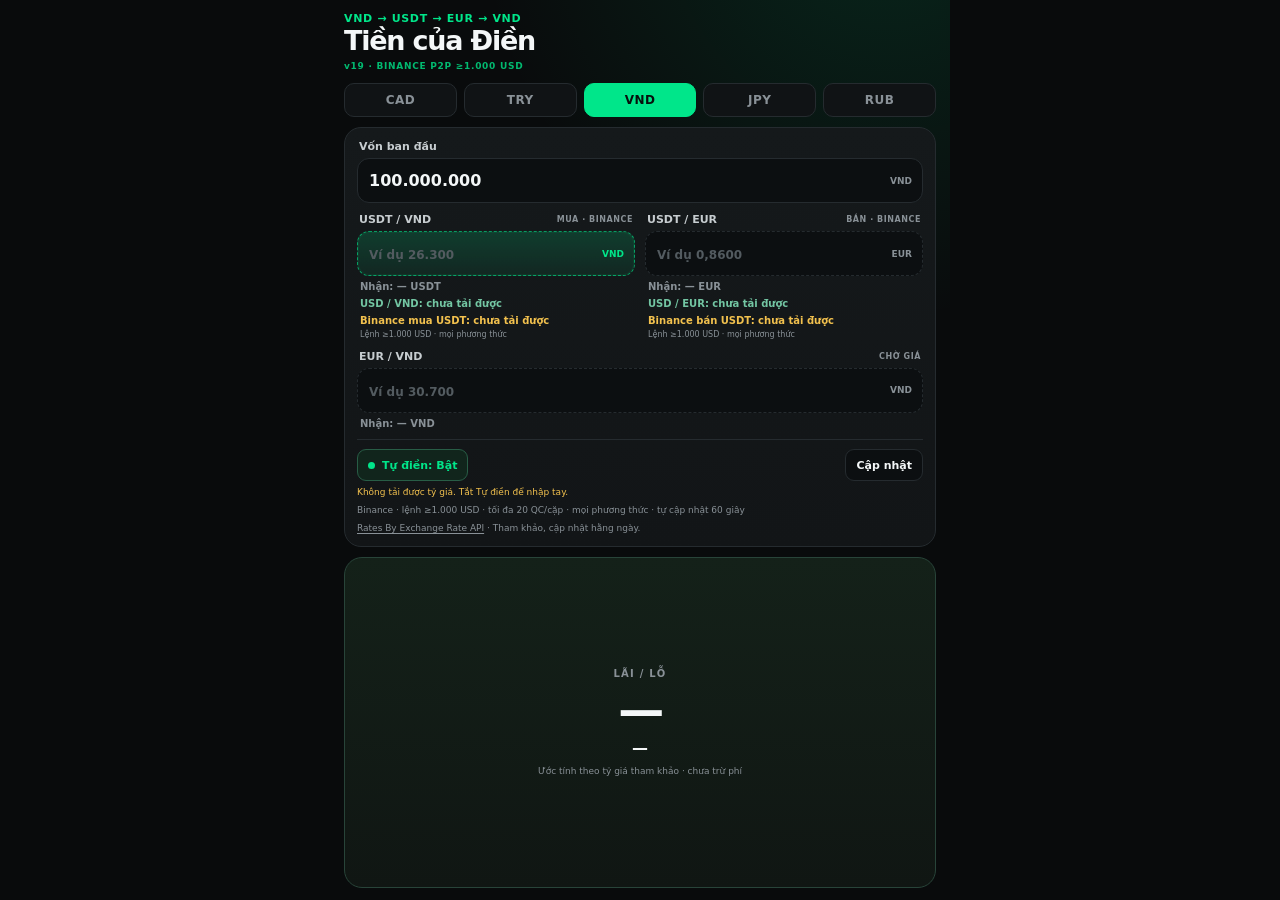
==== commit 1a6e7ffb: "Add files via upload" ====
--- a/index.html
+++ b/index.html
@@ -9,7 +9,7 @@
   <meta name="theme-color" content="#090b0c">
   <meta name="color-scheme" content="dark">
   <title>Tiền của Điền</title>
-  <link rel="manifest" href="./manifest.webmanifest?v=18">
+  <link rel="manifest" href="./manifest.webmanifest?v=19">
   <link rel="icon" href="./icon.svg" type="image/svg+xml">
 <style>
 :root{--bg:#090b0c;--panel:#121517;--field:#0c0f11;--line:#252b2f;--text:#f4f7f8;--muted:#899197;--accent:#00e68a;--bad:#ff6670;--warn:#f2c14e}
@@ -31,9 +31,12 @@
 .result-note{margin:8px 0 0;font-size:9px;line-height:1.4;color:var(--muted);font-weight:500;letter-spacing:0}
 .usd-reference{display:block;margin:4px 3px 0;font-size:10px;line-height:1.35;font-style:normal;font-weight:650;color:#73c6a3;overflow-wrap:anywhere}
 .usd-reference.stale{color:var(--warn)}
+.p2p-reference{display:block;margin:4px 3px 0;font-size:10px;line-height:1.35;font-style:normal;font-weight:750;color:#e9d493;overflow-wrap:anywhere}
+.p2p-reference.stale{color:var(--warn)}
+.p2p-meta{display:block;margin:2px 3px 0;font-size:8px;line-height:1.3;font-style:normal;color:var(--muted);overflow-wrap:anywhere}
 button:focus-visible{outline:2px solid var(--accent);outline-offset:3px}
 @media(max-width:390px){.tabs{gap:5px}.fx-toggle,.fx-refresh{font-size:10px;padding:5px 8px}}
-@media(max-height:690px){.fx-tools{padding-top:6px}.fx-tools p{font-size:8px;margin-top:3px}.fx-toggle,.fx-refresh{min-height:28px;font-size:10px}.rub-note{font-size:9px}.result-note{font-size:8px;margin-top:5px}.usd-reference{font-size:9px;margin-top:3px}}
+@media(max-height:690px){.fx-tools{padding-top:6px}.fx-tools p{font-size:8px;margin-top:3px}.fx-toggle,.fx-refresh{min-height:28px;font-size:10px}.rub-note{font-size:9px}.result-note{font-size:8px;margin-top:5px}.usd-reference{font-size:9px;margin-top:3px}.p2p-reference{font-size:9px;margin-top:3px}.p2p-meta{font-size:8px}}
 
 </style>
 </head>
@@ -42,7 +45,7 @@
     <header>
       <div>
         <div class="route" id="routeText">VND → USDT → EUR → VND</div>
-        <h1>Tiền của Điền</h1><span class="version">v18 · TỶ GIÁ USD THAM KHẢO</span>
+        <h1>Tiền của Điền</h1><span class="version">v19 · BINANCE P2P ≥1.000 USD</span>
       </div>
       <button id="installBtn" class="install hidden">Cài app</button>
     </header>
@@ -66,6 +69,8 @@
         <div class="field"><input id="rate1" inputmode="decimal" placeholder="Ví dụ 26.300"><b id="rate1Unit">VND</b></div>
         <em class="received" id="received1">Nhận: — USDT</em>
         <em class="usd-reference hidden" id="usdReference1" aria-live="polite"></em>
+        <em class="p2p-reference hidden" id="p2pReference1" aria-live="polite"></em>
+        <em class="p2p-meta hidden" id="p2pMeta1"></em>
       </label>
 
       <label>
@@ -73,6 +78,8 @@
         <div class="field"><input id="rate2" inputmode="decimal" placeholder="Ví dụ 0,8600"><b id="rate2Unit">EUR</b></div>
         <em class="received" id="received2">Nhận: — EUR</em>
         <em class="usd-reference hidden" id="usdReference2" aria-live="polite"></em>
+        <em class="p2p-reference hidden" id="p2pReference2" aria-live="polite"></em>
+        <em class="p2p-meta hidden" id="p2pMeta2"></em>
       </label>
 
       <label class="wide">
@@ -80,15 +87,18 @@
         <div class="field"><input id="rate3" inputmode="decimal" placeholder="Ví dụ 30.700"><b id="rate3Unit">VND</b></div>
         <em class="received" id="received3">Nhận: — VND</em>
         <em class="usd-reference hidden" id="usdReference3" aria-live="polite"></em>
+        <em class="p2p-reference hidden" id="p2pReference3" aria-live="polite"></em>
+        <em class="p2p-meta hidden" id="p2pMeta3"></em>
       </label>
 
       <p id="rubNote" class="rub-note hidden">Bước USD/RUB quy ước 1 USDT = 1 USD. Giá mua USDT thực tế có thể khác.</p>
       <div class="fx-tools">
         <div class="fx-controls">
-          <button type="button" id="fxAuto" class="fx-toggle enabled" role="switch" aria-checked="true" aria-label="Tự động điền các ô tỷ giá pháp định"><i class="fx-dot" aria-hidden="true"></i><span id="fxAutoText">Tự điền: Bật</span></button>
+          <button type="button" id="fxAuto" class="fx-toggle enabled" role="switch" aria-checked="true" aria-label="Tự động điền tỷ giá pháp định và giá P2P Binance"><i class="fx-dot" aria-hidden="true"></i><span id="fxAutoText">Tự điền: Bật</span></button>
           <button type="button" id="fxRefresh" class="fx-refresh">Cập nhật</button>
         </div>
         <p id="fxStatus" role="status" aria-live="polite">Đang lấy tỷ giá pháp định…</p>
+        <p id="p2pStatus" role="status" aria-live="polite">Binance · lệnh ≥1.000 USD · đang tải…</p>
         <p><a href="https://www.exchangerate-api.com" target="_blank" rel="noopener noreferrer">Rates By Exchange Rate API</a> · Tham khảo, cập nhật hằng ngày.</p>
       </div>
     </section>
@@ -121,8 +131,8 @@
 }
 
 // A/B always means the amount of B for ONE unit of A.
-// Only explicit fiat pairs have an fx property. USDT is never fetched or
-// inferred from the provider's USD rate, except the disclosed RUB convention.
+// Explicit fiat pairs use fx; USDT quotes come separately from Binance ads.
+// The legacy RUB USD/USDT convention remains disclosed on screen.
 const PAGES = {
   cad: {
     route: 'CAD → EUR → USDT → CAD', capital: 'CAD', highlight: 0,
@@ -216,7 +226,7 @@
   remember(key('capital'), $('capital').value);
   PAGES[page].rates.forEach((rate, index) => {
     // Keep the last manually entered fiat quote separate from the live cache.
-    if (!fxEnabled || !rate.fx) remember(key(`rate${index + 1}`), $(`rate${index + 1}`).value);
+    if (!fxEnabled || (!rate.fx && !isUsdtRate(rate))) remember(key(`rate${index + 1}`), $(`rate${index + 1}`).value);
   });
 }
 
@@ -252,6 +262,117 @@
   } catch (_) { return null; }
 }
 let fxSnapshot = readFxCache();
+const P2P_MIN_USD = 1000;
+const P2P_REFRESH_MS = 60000;
+const P2P_MAX_AGE_MS = 120000;
+const p2pEntries = new Map();
+const p2pPending = new Map();
+const p2pErrors = new Map();
+const p2pAttempts = new Map();
+function isUsdtRate(rate) { return /^USDT\s*\/\s*[A-Z]{3}$/.test(rate.label); }
+function p2pSide(rate) { return rate.receive === 'USDT' ? 'BUY' : 'SELL'; }
+function p2pKey(rate) { return `${rate.unit}_${p2pSide(rate)}`; }
+function normalizeBinance(payload, fiat) {
+  if (!payload || payload.success !== true || payload.code !== '000000' || !Array.isArray(payload.data?.items)) throw new Error('INVALID_BINANCE');
+  const ads = [];
+  for (const item of payload.data.items.slice(0, 20)) {
+    if (item.fiat !== fiat || item.asset !== 'USDT') continue;
+    const price = Number(item.price), minQty = Number(item.minTransAmount);
+    const maxQty = Number(item.maxTransAmount), inventory = Number(item.tradableAmount);
+    if (![item.price, item.minTransAmount, item.maxTransAmount, item.tradableAmount].every(value => value !== null && value !== undefined && value !== '')) continue;
+    if (![price, minQty, maxQty, inventory].every(Number.isFinite) || price <= 0 || minQty < 0 || maxQty <= 0 || inventory <= 0 || maxQty < minQty) continue;
+    const capacity = Math.min(maxQty, inventory);
+    if (capacity < minQty) continue;
+    ads.push({price, minQty, maxQty: capacity, adNo: String(item.adNo ?? ''),
+      merchant: String(item.advertiser?.nickName ?? ''),
+      completion: Number(item.advertiser?.monthFinishRate) || 0,
+      methods: Array.isArray(item.tradeMethods) ? item.tradeMethods.map(String) : []});
+  }
+  return {ads, sampled: Math.min(20, payload.data.items.length)};
+}
+function readP2pEntry(rate) {
+  const name = p2pKey(rate);
+  if (p2pEntries.has(name)) return p2pEntries.get(name);
+  try {
+    const entry = JSON.parse(stored(`tiendien_binance_v19_${name}`) || 'null');
+    if (entry && entry.fiat === rate.unit && entry.side === p2pSide(rate) && Number.isFinite(entry.fetchedAt) && entry.fetchedAt > 0 && entry.fetchedAt <= Date.now() + 5000 && Array.isArray(entry.ads) && Number.isFinite(entry.sampled)) {
+      const valid = entry.ads.every(ad => [ad.price, ad.minQty, ad.maxQty].every(Number.isFinite) && ad.price > 0 && ad.minQty >= 0 && ad.maxQty >= ad.minQty && Array.isArray(ad.methods));
+      if (valid) { p2pEntries.set(name, entry); return entry; }
+    }
+  } catch (_) {}
+  return null;
+}
+function selectP2p(rate, amountBefore) {
+  const entry = readP2pEntry(rate);
+  const result = {entry, range: [], exact: [], best: null, reason: 'loading', stale: false};
+  if (!entry) { result.reason = p2pErrors.has(p2pKey(rate)) ? 'error' : 'loading'; return result; }
+  result.stale = Date.now() - entry.fetchedAt > P2P_MAX_AGE_MS;
+  if (!fxSnapshot) { result.reason = 'fx'; return result; }
+  const fiatPerUsd = fxSnapshot.payload.rates[rate.unit];
+  const side = p2pSide(rate);
+  // The public Agent API expresses min/max/inventory in USDT, not fiat.
+  // Verify the 1,000 USD threshold using the fiat value at each ad's price.
+  const large = entry.ads.filter(ad => ad.maxQty * ad.price / fiatPerUsd >= P2P_MIN_USD && Math.max(ad.minQty, P2P_MIN_USD * fiatPerUsd / ad.price) <= ad.maxQty);
+  const exact = amountBefore > 0 ? large.filter(ad => {
+    const quantity = side === 'BUY' ? amountBefore / ad.price : amountBefore;
+    return quantity >= ad.minQty && quantity <= ad.maxQty && quantity * ad.price / fiatPerUsd + 1e-8 >= P2P_MIN_USD;
+  }) : [];
+  result.exact = exact;
+  result.range = exact.length ? exact : large;
+  result.range = [...result.range].sort((a, b) => a.price - b.price);
+  result.reason = !large.length ? 'empty' : !amountBefore ? 'previous' : !exact.length ? 'capital' : result.stale ? 'stale' : 'ok';
+  if (exact.length && !result.stale) result.best = [...exact].sort((a, b) => side === 'BUY' ? a.price - b.price : b.price - a.price)[0];
+  return result;
+}
+function renderP2pRow(rate, index, result) {
+  const line = $(`p2pReference${index + 1}`), meta = $(`p2pMeta${index + 1}`);
+  const active = isUsdtRate(rate);
+  line.classList.toggle('hidden', !active); meta.classList.toggle('hidden', !active);
+  if (!active) { line.textContent = ''; meta.textContent = ''; return; }
+  const action = p2pSide(rate) === 'BUY' ? 'mua USDT' : 'bán USDT';
+  const messages = {loading: 'đang tải…', error: 'chưa tải được', fx: 'cần tỷ giá USD', empty: 'chưa có giá ≥1.000 USD', previous: 'chờ bước trước', capital: 'chưa khớp vốn', stale: 'giá cũ'};
+  if (result.range.length) {
+    const low = result.range[0].price, high = result.range[result.range.length - 1].price;
+    line.textContent = `Binance ${action}: ${fmt4.format(low)}${high === low ? '' : `–${fmt4.format(high)}`}`;
+    const time = new Intl.DateTimeFormat('vi-VN', {hour: '2-digit', minute: '2-digit', second: '2-digit', timeZone: 'Asia/Ho_Chi_Minh'}).format(new Date(result.entry.fetchedAt));
+    const note = result.reason !== 'ok' ? ` · ${messages[result.reason]}` : '';
+    meta.textContent = `${result.range.length}/${result.entry.sampled} QC · ≥1.000 USD · ${time}${note}${p2pErrors.has(p2pKey(rate)) ? ' · lỗi tải lại' : ''}`;
+  } else {
+    line.textContent = `Binance ${action}: ${messages[result.reason] || 'chưa có giá'}`;
+    meta.textContent = 'Lệnh ≥1.000 USD · mọi phương thức';
+  }
+  line.classList.toggle('stale', result.stale || p2pErrors.has(p2pKey(rate)));
+  const selected = result.best;
+  line.setAttribute('title', selected ? `Giá ${selected.price} ${rate.unit}/USDT; ${selected.merchant}; hoàn tất ${fmt2.format(selected.completion * 100)}%; hạn mức khả dụng ${fmt4.format(selected.minQty)}–${fmt4.format(selected.maxQty)} USDT; thanh toán: ${selected.methods.join(', ')}. Mẫu tối đa 20 quảng cáo, cần kiểm tra điều kiện trên Binance.` : 'Khoảng giá từ mẫu tối đa 20 quảng cáo. Khi chưa khớp vốn hoặc dữ liệu quá 2 phút, không tự điền giá.');
+}
+async function refreshBinance({force = false} = {}) {
+  const rates = PAGES[page].rates.filter(isUsdtRate);
+  const tasks = rates.map(rate => {
+    const name = p2pKey(rate), entry = readP2pEntry(rate);
+    if (p2pPending.has(name)) return p2pPending.get(name);
+    if (!force && entry && Date.now() - entry.fetchedAt < P2P_REFRESH_MS) return Promise.resolve();
+    if (Date.now() - (p2pAttempts.get(name) || 0) < (force ? 10000 : P2P_REFRESH_MS)) return Promise.resolve();
+    p2pAttempts.set(name, Date.now());
+    const query = new URLSearchParams({fiat: rate.unit, asset: 'USDT', tradeType: p2pSide(rate), limit: '20'});
+    const request = (async () => {
+      const controller = new AbortController();
+      const timeout = setTimeout(() => controller.abort(), 12000);
+      try {
+        const response = await fetch(`https://www.binance.com/bapi/c2c/v1/public/c2c/agent/ad-list?${query}`, {credentials: 'omit', cache: 'no-store', signal: controller.signal});
+        if (!response.ok) throw new Error('BINANCE_HTTP');
+        const normalized = normalizeBinance(await response.json(), rate.unit);
+        const updated = {...normalized, fiat: rate.unit, side: p2pSide(rate), fetchedAt: Date.now()};
+        p2pEntries.set(name, updated); p2pErrors.delete(name);
+        remember(`tiendien_binance_v19_${name}`, JSON.stringify(updated));
+      } catch (_) { p2pErrors.set(name, true); }
+      finally { clearTimeout(timeout); }
+    })();
+    p2pPending.set(name, request);
+    return request.finally(() => { p2pPending.delete(name); calculate(); renderFxStatus(); });
+  });
+  renderFxStatus();
+  await Promise.allSettled(tasks);
+}
 function fxIsDue() {
   return !fxSnapshot || Date.now() >= fxSnapshot.payload.time_next_update_unix * 1000 + 60000;
 }
@@ -301,30 +422,31 @@
   $('fxAuto').setAttribute('aria-checked', String(fxEnabled));
   $('fxAuto').classList.toggle('enabled', fxEnabled);
   $('fxAutoText').textContent = `Tự điền: ${fxEnabled ? 'Bật' : 'Tắt'}`;
-  $('fxRefresh').disabled = fxBusy;
-  $('fxRefresh').textContent = fxBusy ? 'Đang tải…' : 'Cập nhật';
+  $('fxRefresh').disabled = fxBusy || p2pPending.size > 0;
+  $('fxRefresh').textContent = fxBusy || p2pPending.size > 0 ? 'Đang tải…' : 'Cập nhật';
   $('fxStatus').classList.toggle('fx-warning', Boolean(fxError) || (fxIsDue() && Boolean(fxSnapshot)));
   const manualPrefix = fxEnabled ? '' : 'Ô giá nhập tay. ';
   if (fxSnapshot) {
     const date = new Intl.DateTimeFormat('vi-VN', {dateStyle: 'short', timeStyle: 'short', timeZone: 'Asia/Ho_Chi_Minh'}).format(new Date(fxSnapshot.payload.time_last_update_unix * 1000));
     const prefix = fxError ? `${fxError} · đang dùng giá lưu lúc ` : fxIsDue() ? 'Giá cũ từ ' : 'Tỷ giá lúc ';
-    $('fxStatus').textContent = `${manualPrefix}${prefix}${date} (giờ VN). USDT nhập tay.`;
+    $('fxStatus').textContent = `${manualPrefix}${prefix}${date} (giờ VN).`;
   } else if (fxError) {
     $('fxStatus').textContent = `${manualPrefix}${fxError}. ${fxEnabled ? 'Tắt Tự điền để nhập tay.' : 'USD tham khảo chưa có dữ liệu.'}`;
   } else {
-    $('fxStatus').textContent = manualPrefix + (fxBusy ? 'Đang lấy tỷ giá pháp định… USDT nhập tay.' : 'Chưa có tỷ giá tự động. USDT nhập tay.');
+    $('fxStatus').textContent = manualPrefix + (fxBusy ? 'Đang lấy tỷ giá pháp định…' : 'Chưa có tỷ giá tự động.');
   }
   PAGES[page].rates.forEach((rate, index) => {
     const input = $(`rate${index + 1}`);
-    const automatic = Boolean(rate.fx && fxEnabled);
+    const automatic = Boolean((rate.fx || isUsdtRate(rate)) && fxEnabled);
     input.readOnly = automatic;
     input.setAttribute('aria-readonly', String(automatic));
-    const tag = rate.fx ? (automatic ? (fxSnapshot ? 'TỰ ĐỘNG' : input.value ? 'ĐÃ LƯU' : 'CHỜ GIÁ') : 'NHẬP TAY') : rate.tag;
+    const tag = isUsdtRate(rate) ? `${p2pSide(rate) === 'BUY' ? 'MUA' : 'BÁN'} · ${fxEnabled ? 'BINANCE' : 'NHẬP TAY'}` : rate.fx ? (automatic ? (fxSnapshot ? 'TỰ ĐỘNG' : input.value ? 'ĐÃ LƯU' : 'CHỜ GIÁ') : 'NHẬP TAY') : rate.tag;
     $(`rate${index + 1}Label`).innerHTML = `${rate.label}${tag ? ` <small>${tag}</small>` : ''}`;
     input.closest('.field').classList.toggle('auto-rate', automatic);
   });
   $('resultNote').textContent = fxEnabled ? 'Ước tính theo tỷ giá tham khảo · chưa trừ phí' : 'Ước tính · chưa trừ phí giao dịch';
   renderUsdReferences();
+  $('p2pStatus').textContent = 'Binance · lệnh ≥1.000 USD · tối đa 20 QC/cặp · mọi phương thức · tự cập nhật 60 giây';
 }
 
 async function refreshFx({force = false} = {}) {
@@ -351,7 +473,8 @@
       remember(FX_CACHE_KEY, JSON.stringify(fxSnapshot));
       fxError = '';
       // The user may have switched tabs or disabled auto while fetch awaited.
-      if (fxEnabled) { applyFxToPage(); calculate(); }
+      if (fxEnabled) applyFxToPage();
+      calculate();
     } catch (error) {
       fxError = error.message === 'RATE_LIMIT' ? 'Nguồn đang giới hạn truy cập' : 'Không tải được tỷ giá';
     } finally {
@@ -400,6 +523,13 @@
   const capital = capitalNum($('capital').value);
   let amount = capital;
   config.rates.forEach((rate, index) => {
+    if (isUsdtRate(rate)) {
+      const selected = selectP2p(rate, amount);
+      if (fxEnabled) {
+        $(`rate${index + 1}`).value = selected.best ? fmtRate.format(selected.best.price) : '';
+      }
+      renderP2pRow(rate, index, selected);
+    } else renderP2pRow(rate, index, null);
     const quote = rateNum($(`rate${index + 1}`).value, Boolean(rate.vndThousands));
     amount = amount > 0 && quote > 0 ? (rate.op === 'divide' ? amount / quote : amount * quote) : 0;
     if (!Number.isFinite(amount)) amount = 0;
@@ -426,7 +556,7 @@
 $('capital').addEventListener('input', () => { formatCapital(); calculate(); });
 ['rate1', 'rate2', 'rate3'].forEach(id => $(id).addEventListener('input', calculate));
 document.querySelectorAll('.tab').forEach(button => button.addEventListener('click', () => {
-  save(); page = button.dataset.page; renderPage(); refreshFx();
+  save(); page = button.dataset.page; renderPage(); refreshFx(); refreshBinance();
 }));
 $('fxAuto').addEventListener('click', () => {
   save();
@@ -435,7 +565,7 @@
   if (fxEnabled) applyFxToPage();
   else {
     PAGES[page].rates.forEach((rate, index) => {
-      if (!rate.fx) return;
+      if (!rate.fx && !isUsdtRate(rate)) return;
       const manual = stored(key(`rate${index + 1}`));
       if (manual !== null) $(`rate${index + 1}`).value = manual;
       delete $(`rate${index + 1}`).dataset.fxSource;
@@ -444,10 +574,10 @@
   renderFxStatus(); calculate();
   if (fxEnabled) refreshFx();
 });
-$('fxRefresh').addEventListener('click', () => refreshFx({force: true}));
-window.addEventListener('online', () => refreshFx());
-document.addEventListener('visibilitychange', () => { if (!document.hidden) refreshFx(); });
-setInterval(() => { if (!document.hidden) refreshFx(); }, 60000);
+$('fxRefresh').addEventListener('click', () => { refreshFx({force: true}); refreshBinance({force: true}); });
+window.addEventListener('online', () => { refreshFx(); refreshBinance(); });
+document.addEventListener('visibilitychange', () => { if (!document.hidden) { refreshFx(); refreshBinance(); } });
+setInterval(() => { if (!document.hidden) { refreshFx(); refreshBinance(); calculate(); } }, 60000);
 
 let deferredPrompt = null;
 window.addEventListener('beforeinstallprompt', event => {
@@ -474,6 +604,7 @@
 })();
 renderPage();
 refreshFx();
+refreshBinance();
 
 </script>
 </body>
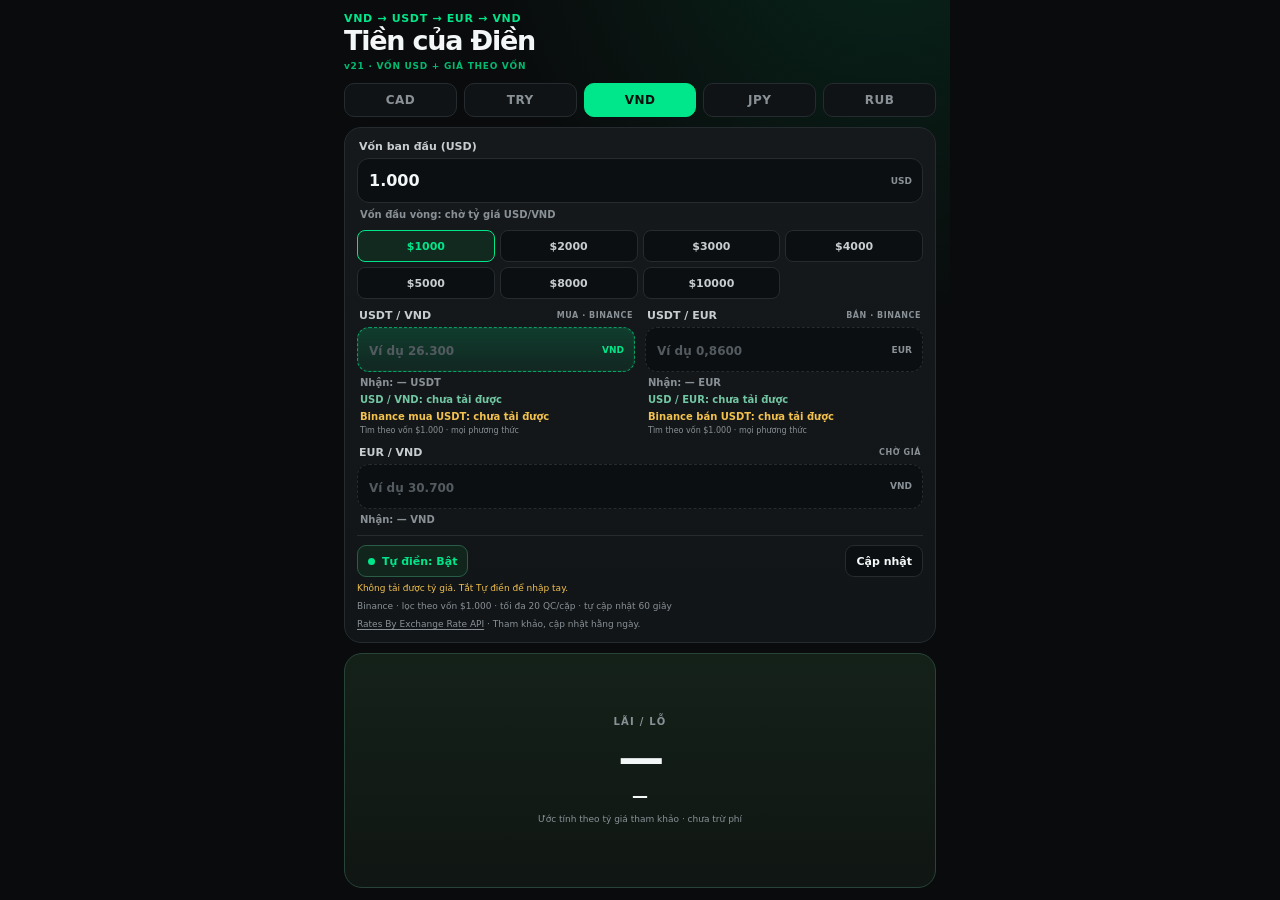
==== commit 2cfb03f9: "Add files via upload" ====
--- a/index.html
+++ b/index.html
@@ -9,7 +9,7 @@
   <meta name="theme-color" content="#090b0c">
   <meta name="color-scheme" content="dark">
   <title>Tiền của Điền</title>
-  <link rel="manifest" href="./manifest.webmanifest?v=19">
+  <link rel="manifest" href="./manifest.webmanifest?v=21">
   <link rel="icon" href="./icon.svg" type="image/svg+xml">
 <style>
 :root{--bg:#090b0c;--panel:#121517;--field:#0c0f11;--line:#252b2f;--text:#f4f7f8;--muted:#899197;--accent:#00e68a;--bad:#ff6670;--warn:#f2c14e}
@@ -29,6 +29,13 @@
 .field.auto-rate{border-style:dashed}.field.auto-rate input{cursor:default}
 .rub-note{grid-column:1/-1;margin:0 2px;color:var(--warn);font-size:10px;line-height:1.35}
 .result-note{margin:8px 0 0;font-size:9px;line-height:1.4;color:var(--muted);font-weight:500;letter-spacing:0}
+.result-note.benchmark-note{color:var(--warn);font-size:10px;font-weight:650;max-width:340px}
+.capital-panel{grid-column:1/-1;min-width:0}
+.capital-title{display:block;margin:0 2px 5px;color:#c7cdd0;font-size:11px;font-weight:780}
+.capital-converted{display:block;margin:5px 3px 0;font-size:10px;font-style:normal;font-weight:650;line-height:1.4;color:var(--muted)}
+.capital-presets{display:grid;grid-template-columns:repeat(4,minmax(0,1fr));gap:5px;margin-top:8px}
+.capital-preset{min-height:32px;padding:5px 2px;border:1px solid var(--line);border-radius:8px;background:var(--field);color:#c7cdd0;font-size:11px;font-weight:800;cursor:pointer}
+.capital-preset.active{border-color:var(--accent);color:var(--accent);background:#11291e}
 .usd-reference{display:block;margin:4px 3px 0;font-size:10px;line-height:1.35;font-style:normal;font-weight:650;color:#73c6a3;overflow-wrap:anywhere}
 .usd-reference.stale{color:var(--warn)}
 .p2p-reference{display:block;margin:4px 3px 0;font-size:10px;line-height:1.35;font-style:normal;font-weight:750;color:#e9d493;overflow-wrap:anywhere}
@@ -45,7 +52,7 @@
     <header>
       <div>
         <div class="route" id="routeText">VND → USDT → EUR → VND</div>
-        <h1>Tiền của Điền</h1><span class="version">v19 · BINANCE P2P ≥1.000 USD</span>
+        <h1>Tiền của Điền</h1><span class="version">v21 · VỐN USD + GIÁ THEO VỐN</span>
       </div>
       <button id="installBtn" class="install hidden">Cài app</button>
     </header>
@@ -59,10 +66,20 @@
     </nav>
 
     <section class="panel inputs">
-      <label class="wide">
-        <span>Vốn ban đầu</span>
-        <div class="field"><input aria-label="Vốn ban đầu" id="capital" inputmode="numeric" value="100.000.000"><b id="capitalUnit">VND</b></div>
-      </label>
+      <div class="capital-panel wide">
+        <label for="capital" class="capital-title">Vốn ban đầu (USD)</label>
+        <div class="field"><input aria-label="Vốn ban đầu bằng USD" id="capital" inputmode="decimal" value="1.000" placeholder="Ví dụ 1.500,50"><b id="capitalUnit">USD</b></div>
+        <em id="capitalConverted" class="capital-converted">Vốn đầu vòng: đang lấy tỷ giá…</em>
+        <div class="capital-presets" role="group" aria-label="Chọn nhanh vốn USD">
+          <button type="button" class="capital-preset" data-usd="1000" aria-pressed="false">$1000</button>
+          <button type="button" class="capital-preset" data-usd="2000" aria-pressed="false">$2000</button>
+          <button type="button" class="capital-preset" data-usd="3000" aria-pressed="false">$3000</button>
+          <button type="button" class="capital-preset" data-usd="4000" aria-pressed="false">$4000</button>
+          <button type="button" class="capital-preset" data-usd="5000" aria-pressed="false">$5000</button>
+          <button type="button" class="capital-preset" data-usd="8000" aria-pressed="false">$8000</button>
+          <button type="button" class="capital-preset" data-usd="10000" aria-pressed="false">$10000</button>
+        </div>
+      </div>
 
       <label>
         <span id="rate1Label">USDT / VND <small>P2P</small></span>
@@ -98,13 +115,13 @@
           <button type="button" id="fxRefresh" class="fx-refresh">Cập nhật</button>
         </div>
         <p id="fxStatus" role="status" aria-live="polite">Đang lấy tỷ giá pháp định…</p>
-        <p id="p2pStatus" role="status" aria-live="polite">Binance · lệnh ≥1.000 USD · đang tải…</p>
+        <p id="p2pStatus" role="status" aria-live="polite">Binance · tìm theo vốn USD · đang tải…</p>
         <p><a href="https://www.exchangerate-api.com" target="_blank" rel="noopener noreferrer">Rates By Exchange Rate API</a> · Tham khảo, cập nhật hằng ngày.</p>
       </div>
     </section>
 
     <section class="result-card">
-      <span>LÃI / LỖ</span>
+      <span id="profitLabel">LÃI / LỖ</span>
       <strong id="profit">—</strong>
       <b id="roi">—</b>
       <p id="resultNote" class="result-note">Ước tính · chưa trừ phí giao dịch</p>
@@ -194,11 +211,29 @@
 }
 let page = stored('tiendien_page');
 if (page === 'eur' || !PAGES[page]) page = 'vnd';
+const USD_CAPITAL_KEY = 'tiendien_capital_usd_v21';
 
 function capitalNum(value) {
-  const number = Number(String(value ?? '').replace(/\D/g, ''));
-  return Number.isFinite(number) ? number : 0;
-}
+  let text = String(value ?? '').trim().replace(/USD|\$|\s/gi, '');
+  if (!/^[0-9.,]+$/.test(text)) return 0;
+  if (text.includes(',') && text.includes('.')) {
+    if (text.lastIndexOf(',') > text.lastIndexOf('.')) {
+      if (!/^\d{1,3}(?:\.\d{3})*,\d{0,2}$/.test(text) && !/^\d+,\d{0,2}$/.test(text)) return 0;
+      text = text.replace(/\./g, '').replace(',', '.');
+    } else {
+      if (!/^\d{1,3}(?:,\d{3})*\.\d{0,2}$/.test(text) && !/^\d+\.\d{0,2}$/.test(text)) return 0;
+      text = text.replace(/,/g, '');
+    }
+  } else if (/^\d{1,3}(?:[.,]\d{3})+$/.test(text)) {
+    text = text.replace(/[.,]/g, '');
+  } else {
+    if (!/^\d+(?:[.,]\d{0,2})?$/.test(text)) return 0;
+    text = text.replace(',', '.');
+  }
+  const number = Number(text);
+  return Number.isFinite(number) && number >= 0 ? Math.round(number * 100) / 100 : 0;
+}
+function capitalUsd() { return capitalNum($('capital').value); }
 function rateNum(value, thousands = false) {
   let text = String(value ?? '').trim().replace(/\s/g, '');
   if (!text) return 0;
@@ -208,8 +243,7 @@
   return Number.isFinite(number) ? number : 0;
 }
 function formatCapital() {
-  const digits = $('capital').value.replace(/\D/g, '');
-  $('capital').value = digits ? fmt0.format(capitalNum(digits)) : '';
+  if ($('capital').value.trim()) $('capital').value = fmt2.format(capitalUsd());
 }
 function money(value, unit) { return `${value >= 0 ? '+' : '−'}${(unit === 'CAD' ? fmt2 : fmt0).format(Math.abs(value))} ${unit}`; }
 function pct(value) { return `${value >= 0 ? '+' : ''}${fmt2.format(value)}%`; }
@@ -223,7 +257,9 @@
 }
 function key(name) { return `tiendien_${page === 'cad' ? 'cad_eur_usdt' : page}_${name}`; }
 function save() {
-  remember(key('capital'), $('capital').value);
+  // One USD amount is shared across routes. Legacy per-route capital remains
+  // untouched: old VND/CAD/TRY values must never be reinterpreted as dollars.
+  remember(USD_CAPITAL_KEY, $('capital').value);
   PAGES[page].rates.forEach((rate, index) => {
     // Keep the last manually entered fiat quote separate from the live cache.
     if (!fxEnabled || (!rate.fx && !isUsdtRate(rate))) remember(key(`rate${index + 1}`), $(`rate${index + 1}`).value);
@@ -262,7 +298,6 @@
   } catch (_) { return null; }
 }
 let fxSnapshot = readFxCache();
-const P2P_MIN_USD = 1000;
 const P2P_REFRESH_MS = 60000;
 const P2P_MAX_AGE_MS = 120000;
 const p2pEntries = new Map();
@@ -304,24 +339,33 @@
 }
 function selectP2p(rate, amountBefore) {
   const entry = readP2pEntry(rate);
-  const result = {entry, range: [], exact: [], best: null, reason: 'loading', stale: false};
+  const result = {entry, range: [], exact: [], best: null, benchmark: false, reason: 'loading', stale: false};
   if (!entry) { result.reason = p2pErrors.has(p2pKey(rate)) ? 'error' : 'loading'; return result; }
   result.stale = Date.now() - entry.fetchedAt > P2P_MAX_AGE_MS;
   if (!fxSnapshot) { result.reason = 'fx'; return result; }
+  const targetUsd = capitalUsd();
+  if (!(targetUsd > 0)) { result.reason = 'amount'; return result; }
   const fiatPerUsd = fxSnapshot.payload.rates[rate.unit];
   const side = p2pSide(rate);
   // The public Agent API expresses min/max/inventory in USDT, not fiat.
-  // Verify the 1,000 USD threshold using the fiat value at each ad's price.
-  const large = entry.ads.filter(ad => ad.maxQty * ad.price / fiatPerUsd >= P2P_MIN_USD && Math.max(ad.minQty, P2P_MIN_USD * fiatPerUsd / ad.price) <= ad.maxQty);
-  const exact = amountBefore > 0 ? large.filter(ad => {
+  // Every candidate must actually accommodate the selected USD amount.
+  // Never reuse the old fixed $1,000 benchmark for a larger capital input.
+  const candidates = entry.ads.filter(ad => {
+    const targetQuantity = targetUsd * fiatPerUsd / ad.price;
+    return targetQuantity + 1e-8 >= ad.minQty && targetQuantity <= ad.maxQty + 1e-8;
+  });
+  const exact = amountBefore > 0 ? candidates.filter(ad => {
     const quantity = side === 'BUY' ? amountBefore / ad.price : amountBefore;
-    return quantity >= ad.minQty && quantity <= ad.maxQty && quantity * ad.price / fiatPerUsd + 1e-8 >= P2P_MIN_USD;
+    return quantity + 1e-8 >= ad.minQty && quantity <= ad.maxQty + 1e-8;
   }) : [];
   result.exact = exact;
-  result.range = exact.length ? exact : large;
+  result.range = exact.length ? exact : candidates;
   result.range = [...result.range].sort((a, b) => a.price - b.price);
-  result.reason = !large.length ? 'empty' : !amountBefore ? 'previous' : !exact.length ? 'capital' : result.stale ? 'stale' : 'ok';
-  if (exact.length && !result.stale) result.best = [...exact].sort((a, b) => side === 'BUY' ? a.price - b.price : b.price - a.price)[0];
+  result.reason = !candidates.length ? 'empty' : !amountBefore ? 'previous' : !exact.length ? 'capital' : result.stale ? 'stale' : 'ok';
+  if (result.range.length && !result.stale) {
+    result.best = side === 'BUY' ? result.range[0] : result.range[result.range.length - 1];
+    result.benchmark = exact.length === 0;
+  }
   return result;
 }
 function renderP2pRow(rate, index, result) {
@@ -330,20 +374,21 @@
   line.classList.toggle('hidden', !active); meta.classList.toggle('hidden', !active);
   if (!active) { line.textContent = ''; meta.textContent = ''; return; }
   const action = p2pSide(rate) === 'BUY' ? 'mua USDT' : 'bán USDT';
-  const messages = {loading: 'đang tải…', error: 'chưa tải được', fx: 'cần tỷ giá USD', empty: 'chưa có giá ≥1.000 USD', previous: 'chờ bước trước', capital: 'chưa khớp vốn', stale: 'giá cũ'};
+  const usdText = `$${fmt2.format(capitalUsd())}`;
+  const messages = {loading: 'đang tải…', error: 'chưa tải được', fx: 'cần tỷ giá USD', amount: 'nhập vốn USD', empty: `chưa có quảng cáo khớp ${usdText}`, previous: 'chờ số tiền bước trước', capital: 'lượng tiền bước này khác vốn gốc', stale: 'giá cũ'};
   if (result.range.length) {
     const low = result.range[0].price, high = result.range[result.range.length - 1].price;
     line.textContent = `Binance ${action}: ${fmt4.format(low)}${high === low ? '' : `–${fmt4.format(high)}`}`;
     const time = new Intl.DateTimeFormat('vi-VN', {hour: '2-digit', minute: '2-digit', second: '2-digit', timeZone: 'Asia/Ho_Chi_Minh'}).format(new Date(result.entry.fetchedAt));
-    const note = result.reason !== 'ok' ? ` · ${messages[result.reason]}` : '';
-    meta.textContent = `${result.range.length}/${result.entry.sampled} QC · ≥1.000 USD · ${time}${note}${p2pErrors.has(p2pKey(rate)) ? ' · lỗi tải lại' : ''}`;
+    const note = result.stale ? ' · giá cũ' : result.reason !== 'ok' ? ` · ${messages[result.reason]}` : '';
+    meta.textContent = `${result.range.length}/${result.entry.sampled} QC · vốn ${usdText} · ${time}${note}${p2pErrors.has(p2pKey(rate)) ? ' · lỗi tải lại' : ''}`;
   } else {
     line.textContent = `Binance ${action}: ${messages[result.reason] || 'chưa có giá'}`;
-    meta.textContent = 'Lệnh ≥1.000 USD · mọi phương thức';
+    meta.textContent = `Tìm theo vốn ${usdText} · mọi phương thức`;
   }
   line.classList.toggle('stale', result.stale || p2pErrors.has(p2pKey(rate)));
   const selected = result.best;
-  line.setAttribute('title', selected ? `Giá ${selected.price} ${rate.unit}/USDT; ${selected.merchant}; hoàn tất ${fmt2.format(selected.completion * 100)}%; hạn mức khả dụng ${fmt4.format(selected.minQty)}–${fmt4.format(selected.maxQty)} USDT; thanh toán: ${selected.methods.join(', ')}. Mẫu tối đa 20 quảng cáo, cần kiểm tra điều kiện trên Binance.` : 'Khoảng giá từ mẫu tối đa 20 quảng cáo. Khi chưa khớp vốn hoặc dữ liệu quá 2 phút, không tự điền giá.');
+  line.setAttribute('title', selected ? `Giá ${selected.price} ${rate.unit}/USDT; ${selected.merchant}; hoàn tất ${fmt2.format(selected.completion * 100)}%; hạn mức khả dụng ${fmt4.format(selected.minQty)}–${fmt4.format(selected.maxQty)} USDT; thanh toán: ${selected.methods.join(', ')}. Quảng cáo đáp ứng vốn gốc ${usdText}. ${result.benchmark ? 'Lượng tiền thực ở bước này đã thay đổi sau quy đổi, cần kiểm tra lại hạn mức khi đặt lệnh. ' : ''}Mẫu tối đa 20 quảng cáo.` : 'Chỉ sử dụng quảng cáo đáp ứng mức USD đã chọn; không lấy giá của mức vốn khác.');
 }
 async function refreshBinance({force = false} = {}) {
   const rates = PAGES[page].rates.filter(isUsdtRate);
@@ -440,13 +485,12 @@
     const automatic = Boolean((rate.fx || isUsdtRate(rate)) && fxEnabled);
     input.readOnly = automatic;
     input.setAttribute('aria-readonly', String(automatic));
-    const tag = isUsdtRate(rate) ? `${p2pSide(rate) === 'BUY' ? 'MUA' : 'BÁN'} · ${fxEnabled ? 'BINANCE' : 'NHẬP TAY'}` : rate.fx ? (automatic ? (fxSnapshot ? 'TỰ ĐỘNG' : input.value ? 'ĐÃ LƯU' : 'CHỜ GIÁ') : 'NHẬP TAY') : rate.tag;
+    const tag = isUsdtRate(rate) ? `${p2pSide(rate) === 'BUY' ? 'MUA' : 'BÁN'} · ${fxEnabled ? input.dataset.p2pEstimate === '1' ? 'ƯỚC TÍNH' : 'BINANCE' : 'NHẬP TAY'}` : rate.fx ? (automatic ? (fxSnapshot ? 'TỰ ĐỘNG' : input.value ? 'ĐÃ LƯU' : 'CHỜ GIÁ') : 'NHẬP TAY') : rate.tag;
     $(`rate${index + 1}Label`).innerHTML = `${rate.label}${tag ? ` <small>${tag}</small>` : ''}`;
     input.closest('.field').classList.toggle('auto-rate', automatic);
   });
-  $('resultNote').textContent = fxEnabled ? 'Ước tính theo tỷ giá tham khảo · chưa trừ phí' : 'Ước tính · chưa trừ phí giao dịch';
   renderUsdReferences();
-  $('p2pStatus').textContent = 'Binance · lệnh ≥1.000 USD · tối đa 20 QC/cặp · mọi phương thức · tự cập nhật 60 giây';
+  $('p2pStatus').textContent = `Binance · lọc theo vốn $${fmt2.format(capitalUsd())} · tối đa 20 QC/cặp · tự cập nhật 60 giây`;
 }
 
 async function refreshFx({force = false} = {}) {
@@ -488,7 +532,7 @@
 }
 
 function restorePage() {
-  $('capital').value = stored(key('capital')) ?? (page === 'cad' ? '10.000' : page === 'try' ? '100.000' : '100.000.000');
+  $('capital').value = stored(USD_CAPITAL_KEY) ?? '1.000';
   ['rate1', 'rate2', 'rate3'].forEach(id => {
     $(id).value = stored(key(id)) ?? '';
     delete $(id).dataset.fxSource;
@@ -498,7 +542,7 @@
 function renderPage() {
   const config = PAGES[page];
   $('routeText').textContent = config.route;
-  $('capitalUnit').textContent = config.capital;
+  $('capitalUnit').textContent = 'USD';
   config.rates.forEach((rate, index) => {
     const input = $(`rate${index + 1}`);
     $(`rate${index + 1}Unit`).textContent = rate.unit;
@@ -520,13 +564,25 @@
 }
 function calculate() {
   const config = PAGES[page];
-  const capital = capitalNum($('capital').value);
+  const usd = capitalUsd();
+  const capital = fxSnapshot && usd > 0 ? usd * fxSnapshot.payload.rates[config.capital] : 0;
+  $('capitalConverted').textContent = capital > 0 ? `Vốn đầu vòng: ${fmt2.format(capital)} ${config.capital}` : usd > 0 ? `Vốn đầu vòng: chờ tỷ giá USD/${config.capital}` : 'Nhập vốn USD hoặc chọn nhanh bên dưới';
+  document.querySelectorAll('.capital-preset').forEach(button => {
+    const selected = Number(button.dataset.usd) === usd;
+    button.classList.toggle('active', selected);
+    button.setAttribute('aria-pressed', String(selected));
+  });
   let amount = capital;
+  let benchmarkUsed = false;
   config.rates.forEach((rate, index) => {
     if (isUsdtRate(rate)) {
       const selected = selectP2p(rate, amount);
       if (fxEnabled) {
         $(`rate${index + 1}`).value = selected.best ? fmtRate.format(selected.best.price) : '';
+        $(`rate${index + 1}`).dataset.p2pEstimate = selected.benchmark ? '1' : '0';
+        if (selected.best && selected.benchmark && amount > 0) benchmarkUsed = true;
+      } else {
+        delete $(`rate${index + 1}`).dataset.p2pEstimate;
       }
       renderP2pRow(rate, index, selected);
     } else renderP2pRow(rate, index, null);
@@ -542,18 +598,33 @@
     const profit = amount - capital;
     const roi = profit / capital * 100;
     if (Number.isFinite(profit) && Number.isFinite(roi)) {
-      $('profit').textContent = money(profit, config.capital);
-      $('roi').textContent = pct(roi);
+      $('profit').textContent = `${benchmarkUsed ? '≈ ' : ''}${money(profit, config.capital)}`;
+      $('roi').textContent = `${benchmarkUsed ? '≈ ' : ''}${pct(roi)}`;
       tone($('profit'), profit); tone($('roi'), profit);
     } else {
       $('profit').textContent = '—'; $('roi').textContent = '—';
       $('profit').className = ''; $('roi').className = '';
     }
   }
+  $('profitLabel').textContent = benchmarkUsed ? 'LÃI / LỖ ƯỚC TÍNH' : 'LÃI / LỖ';
+  $('resultNote').textContent = benchmarkUsed ? `Giá theo vốn $${fmt2.format(usd)}; lượng tiền giữa vòng đã thay đổi · chưa trừ phí` : fxEnabled ? 'Ước tính theo tỷ giá tham khảo · chưa trừ phí' : 'Ước tính · chưa trừ phí giao dịch';
+  $('resultNote').classList.toggle('benchmark-note', benchmarkUsed);
   save();
-}
-
-$('capital').addEventListener('input', () => { formatCapital(); calculate(); });
+  renderFxStatus();
+}
+
+let capitalRefreshTimer = null;
+function capitalChanged() {
+  calculate();
+  clearTimeout(capitalRefreshTimer);
+  if (capitalUsd() > 0) capitalRefreshTimer = setTimeout(() => { refreshBinance({force: true}); }, 450);
+}
+$('capital').addEventListener('input', capitalChanged);
+$('capital').addEventListener('blur', () => { formatCapital(); calculate(); });
+document.querySelectorAll('.capital-preset').forEach(button => button.addEventListener('click', () => {
+  $('capital').value = fmt2.format(Number(button.dataset.usd));
+  capitalChanged();
+}));
 ['rate1', 'rate2', 'rate3'].forEach(id => $(id).addEventListener('input', calculate));
 document.querySelectorAll('.tab').forEach(button => button.addEventListener('click', () => {
   save(); page = button.dataset.page; renderPage(); refreshFx(); refreshBinance();
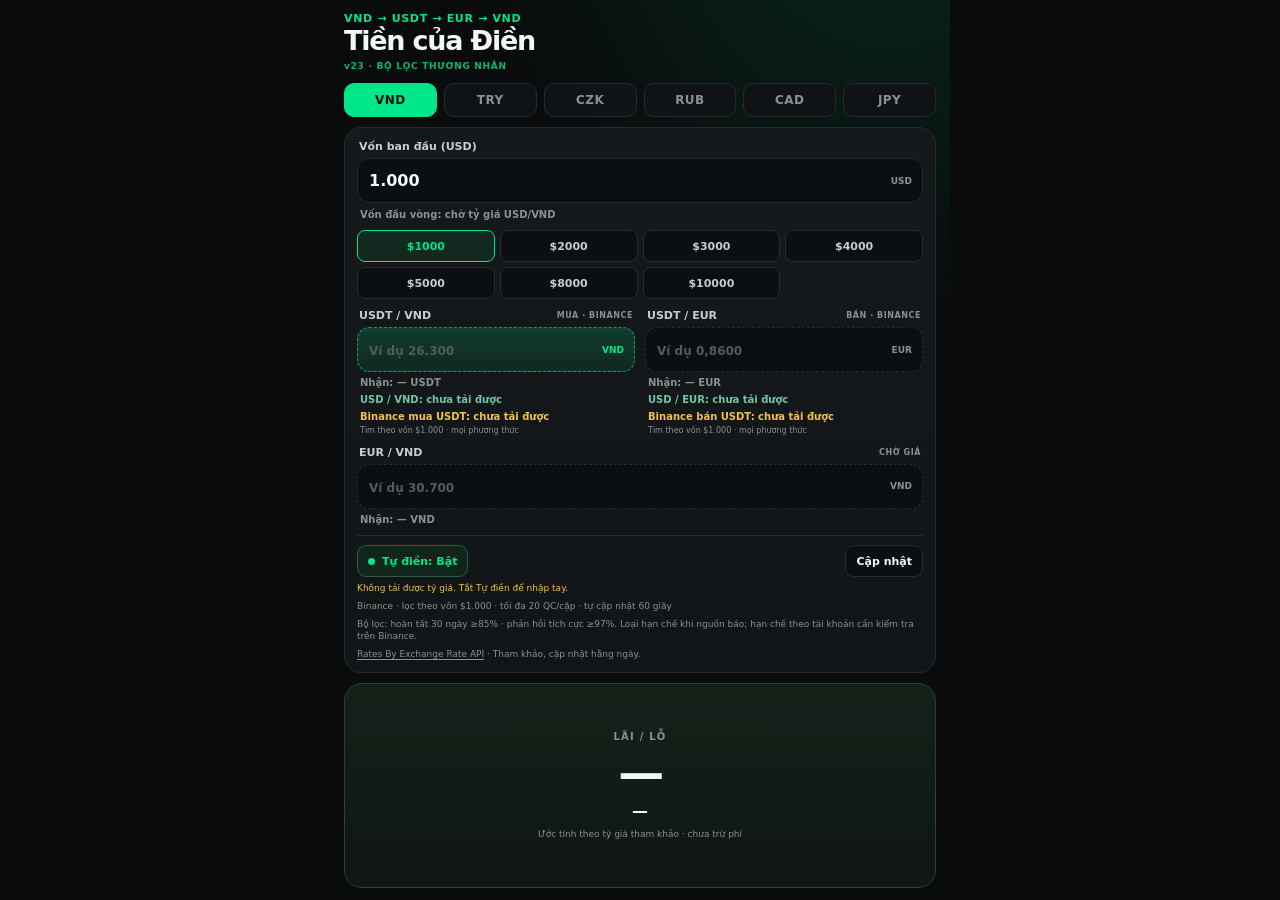
==== commit 489bf77b: "Add files via upload" ====
--- a/index.html
+++ b/index.html
@@ -9,11 +9,11 @@
   <meta name="theme-color" content="#090b0c">
   <meta name="color-scheme" content="dark">
   <title>Tiền của Điền</title>
-  <link rel="manifest" href="./manifest.webmanifest?v=21">
+  <link rel="manifest" href="./manifest.webmanifest?v=23">
   <link rel="icon" href="./icon.svg" type="image/svg+xml">
 <style>
 :root{--bg:#090b0c;--panel:#121517;--field:#0c0f11;--line:#252b2f;--text:#f4f7f8;--muted:#899197;--accent:#00e68a;--bad:#ff6670;--warn:#f2c14e}
-*{box-sizing:border-box}html,body{margin:0;width:100%;height:100%;background:var(--bg);overflow:auto}body{font-family:Inter,ui-sans-serif,system-ui,-apple-system,"Segoe UI",sans-serif;color:var(--text)}button,input{font:inherit}.app{height:100dvh;min-height:530px;max-width:620px;margin:0 auto;padding:max(12px,env(safe-area-inset-top)) 14px max(12px,env(safe-area-inset-bottom));display:grid;grid-template-rows:auto auto auto minmax(115px,1fr);gap:10px;background:radial-gradient(circle at 90% -10%,rgba(0,230,138,.12),transparent 36%)}header{display:flex;justify-content:space-between;align-items:center;gap:12px}.route{font-size:11px;font-weight:800;letter-spacing:.06em;color:var(--accent)}h1{margin:2px 0 0;font-size:27px;line-height:1;letter-spacing:-.045em}.version{display:inline-block;margin-top:5px;font-size:9px;font-weight:900;letter-spacing:.08em;color:var(--accent);opacity:.8}.install{border:1px solid var(--line);background:var(--panel);color:var(--accent);font-size:11px;font-weight:850;padding:8px 11px;border-radius:10px;cursor:pointer}.hidden{display:none!important}.tabs{display:grid;grid-template-columns:repeat(5,minmax(0,1fr));gap:7px}.tab{height:34px;border:1px solid var(--line);border-radius:10px;background:#101315;color:var(--muted);font-size:12px;font-weight:900;letter-spacing:.04em;cursor:pointer}.tab.active{color:#07110d;background:var(--accent);border-color:var(--accent)}.panel{border:1px solid var(--line);background:linear-gradient(180deg,#15191b,var(--panel));border-radius:17px;padding:12px}.inputs{display:grid;grid-template-columns:1fr 1fr;gap:10px}.inputs label.wide{grid-column:1/-1}.inputs label>span{display:flex;justify-content:space-between;align-items:center;gap:6px;font-size:11px;font-weight:780;color:#c7cdd0;margin:0 2px 5px}.inputs small{font-size:8px;color:var(--muted);font-weight:900;letter-spacing:.07em}.field{height:45px;display:flex;align-items:center;border:1px solid var(--line);background:var(--field);border-radius:12px;overflow:hidden}.field:focus-within{border-color:var(--accent);box-shadow:0 0 0 2px rgba(0,230,138,.08)}.field.rate-highlight{background:linear-gradient(180deg,rgba(0,230,138,.18),rgba(0,230,138,.08));border-color:rgba(0,230,138,.62);box-shadow:inset 0 0 0 1px rgba(0,230,138,.06)}.field.rate-highlight input{color:#f7fffb}.field.rate-highlight b{color:var(--accent)}.field input{width:100%;min-width:0;height:100%;border:0;outline:0;background:transparent;color:var(--text);padding:0 11px;font-size:16px;font-weight:800}.field input::placeholder{color:#535b60;font-size:12px;font-weight:650}.field b{font-size:9px;color:var(--muted);padding:0 10px}.received{display:block;margin:5px 3px 0;color:var(--muted);font-size:10px;line-height:1.15;font-style:normal;font-weight:700;white-space:nowrap;overflow:hidden;text-overflow:ellipsis}.result-card{min-height:0;border:1px solid #284439;background:linear-gradient(180deg,#142119,#101613);border-radius:18px;padding:14px;display:flex;flex-direction:column;justify-content:center;align-items:center;text-align:center}.result-card span{font-size:10px;color:var(--muted);font-weight:900;letter-spacing:.12em}.result-card strong{font-size:clamp(30px,8vw,46px);line-height:1.03;margin:8px 0 4px;letter-spacing:-.055em}.result-card b{font-size:16px}.good{color:var(--accent)!important}.bad{color:var(--bad)!important}.neutral{color:var(--warn)!important}
+*{box-sizing:border-box}html,body{margin:0;width:100%;height:100%;background:var(--bg);overflow:auto}body{font-family:Inter,ui-sans-serif,system-ui,-apple-system,"Segoe UI",sans-serif;color:var(--text)}button,input{font:inherit}.app{height:100dvh;min-height:530px;max-width:620px;margin:0 auto;padding:max(12px,env(safe-area-inset-top)) 14px max(12px,env(safe-area-inset-bottom));display:grid;grid-template-rows:auto auto auto minmax(115px,1fr);gap:10px;background:radial-gradient(circle at 90% -10%,rgba(0,230,138,.12),transparent 36%)}header{display:flex;justify-content:space-between;align-items:center;gap:12px}.route{font-size:11px;font-weight:800;letter-spacing:.06em;color:var(--accent)}h1{margin:2px 0 0;font-size:27px;line-height:1;letter-spacing:-.045em}.version{display:inline-block;margin-top:5px;font-size:9px;font-weight:900;letter-spacing:.08em;color:var(--accent);opacity:.8}.install{border:1px solid var(--line);background:var(--panel);color:var(--accent);font-size:11px;font-weight:850;padding:8px 11px;border-radius:10px;cursor:pointer}.hidden{display:none!important}.tabs{display:grid;grid-template-columns:repeat(6,minmax(0,1fr));gap:7px}.tab{height:34px;border:1px solid var(--line);border-radius:10px;background:#101315;color:var(--muted);font-size:12px;font-weight:900;letter-spacing:.04em;cursor:pointer}.tab.active{color:#07110d;background:var(--accent);border-color:var(--accent)}.panel{border:1px solid var(--line);background:linear-gradient(180deg,#15191b,var(--panel));border-radius:17px;padding:12px}.inputs{display:grid;grid-template-columns:1fr 1fr;gap:10px}.inputs label.wide{grid-column:1/-1}.inputs label>span{display:flex;justify-content:space-between;align-items:center;gap:6px;font-size:11px;font-weight:780;color:#c7cdd0;margin:0 2px 5px}.inputs small{font-size:8px;color:var(--muted);font-weight:900;letter-spacing:.07em}.field{height:45px;display:flex;align-items:center;border:1px solid var(--line);background:var(--field);border-radius:12px;overflow:hidden}.field:focus-within{border-color:var(--accent);box-shadow:0 0 0 2px rgba(0,230,138,.08)}.field.rate-highlight{background:linear-gradient(180deg,rgba(0,230,138,.18),rgba(0,230,138,.08));border-color:rgba(0,230,138,.62);box-shadow:inset 0 0 0 1px rgba(0,230,138,.06)}.field.rate-highlight input{color:#f7fffb}.field.rate-highlight b{color:var(--accent)}.field input{width:100%;min-width:0;height:100%;border:0;outline:0;background:transparent;color:var(--text);padding:0 11px;font-size:16px;font-weight:800}.field input::placeholder{color:#535b60;font-size:12px;font-weight:650}.field b{font-size:9px;color:var(--muted);padding:0 10px}.received{display:block;margin:5px 3px 0;color:var(--muted);font-size:10px;line-height:1.15;font-style:normal;font-weight:700;white-space:nowrap;overflow:hidden;text-overflow:ellipsis}.result-card{min-height:0;border:1px solid #284439;background:linear-gradient(180deg,#142119,#101613);border-radius:18px;padding:14px;display:flex;flex-direction:column;justify-content:center;align-items:center;text-align:center}.result-card span{font-size:10px;color:var(--muted);font-weight:900;letter-spacing:.12em}.result-card strong{font-size:clamp(30px,8vw,46px);line-height:1.03;margin:8px 0 4px;letter-spacing:-.055em}.result-card b{font-size:16px}.good{color:var(--accent)!important}.bad{color:var(--bad)!important}.neutral{color:var(--warn)!important}
 @media(max-width:390px){.app{padding-left:10px;padding-right:10px;gap:8px}.panel{padding:10px}.inputs{gap:8px}.field{height:41px}.field input{font-size:14px}h1{font-size:23px}.received{font-size:9px;margin-top:4px}.result-card{padding:11px}.result-card strong{font-size:29px}.tab{height:31px;font-size:11px}}
 @media(max-height:690px){.app{gap:7px;padding-top:7px;padding-bottom:7px}.route{font-size:9px}h1{font-size:20px}.tabs{gap:5px}.tab{height:28px;font-size:10px}.panel{padding:8px}.inputs{gap:6px}.inputs label>span{font-size:9px;margin-bottom:3px}.field{height:33px}.field input{font-size:13px}.received{font-size:8px;margin-top:3px}.result-card{padding:8px}.result-card strong{font-size:26px;margin:4px 0 2px}}
 .fx-tools{grid-column:1/-1;border-top:1px solid var(--line);padding-top:9px;min-width:0}
@@ -52,17 +52,18 @@
     <header>
       <div>
         <div class="route" id="routeText">VND → USDT → EUR → VND</div>
-        <h1>Tiền của Điền</h1><span class="version">v21 · VỐN USD + GIÁ THEO VỐN</span>
+        <h1>Tiền của Điền</h1><span class="version">v23 · BỘ LỌC THƯƠNG NHÂN</span>
       </div>
       <button id="installBtn" class="install hidden">Cài app</button>
     </header>
 
     <nav class="tabs" aria-label="Loại vòng tiền">
+      <button type="button" class="tab active" data-page="vnd">VND</button>
+      <button type="button" class="tab" data-page="try">TRY</button>
+      <button type="button" class="tab" data-page="czk">CZK</button>
+      <button type="button" class="tab" data-page="rub">RUB</button>
       <button type="button" class="tab" data-page="cad">CAD</button>
-      <button type="button" class="tab" data-page="try">TRY</button>
-      <button type="button" class="tab active" data-page="vnd">VND</button>
       <button type="button" class="tab" data-page="jpy">JPY</button>
-      <button type="button" class="tab" data-page="rub">RUB</button>
     </nav>
 
     <section class="panel inputs">
@@ -116,6 +117,7 @@
         </div>
         <p id="fxStatus" role="status" aria-live="polite">Đang lấy tỷ giá pháp định…</p>
         <p id="p2pStatus" role="status" aria-live="polite">Binance · tìm theo vốn USD · đang tải…</p>
+        <p id="p2pPolicy">Bộ lọc: hoàn tất 30 ngày ≥85% · phản hồi tích cực ≥97%. Loại hạn chế khi nguồn báo; hạn chế theo tài khoản cần kiểm tra trên Binance.</p>
         <p><a href="https://www.exchangerate-api.com" target="_blank" rel="noopener noreferrer">Rates By Exchange Rate API</a> · Tham khảo, cập nhật hằng ngày.</p>
       </div>
     </section>
@@ -151,12 +153,12 @@
 // Explicit fiat pairs use fx; USDT quotes come separately from Binance ads.
 // The legacy RUB USD/USDT convention remains disclosed on screen.
 const PAGES = {
-  cad: {
-    route: 'CAD → EUR → USDT → CAD', capital: 'CAD', highlight: 0,
+  vnd: {
+    route: 'VND → USDT → EUR → VND', capital: 'VND', highlight: 1,
     rates: [
-      {label: 'EUR / CAD', unit: 'CAD', placeholder: 'Ví dụ 1,5500', receive: 'EUR', op: 'divide', fx: ['EUR', 'CAD']},
-      {label: 'USDT / EUR', tag: 'P2P', unit: 'EUR', placeholder: 'Ví dụ 0,8900', receive: 'USDT', op: 'divide'},
-      {label: 'USDT / CAD', tag: 'P2P', unit: 'CAD', placeholder: 'Ví dụ 1,3900', receive: 'CAD', op: 'multiply'}
+      {label: 'USDT / VND', tag: 'P2P', unit: 'VND', placeholder: 'Ví dụ 26.300', receive: 'USDT', op: 'divide', vndThousands: true},
+      {label: 'USDT / EUR', tag: 'P2P', unit: 'EUR', placeholder: 'Ví dụ 0,8600', receive: 'EUR', op: 'multiply'},
+      {label: 'EUR / VND', unit: 'VND', placeholder: 'Ví dụ 30.700', receive: 'VND', op: 'multiply', vndThousands: true, fx: ['EUR', 'VND']}
     ]
   },
   try: {
@@ -167,12 +169,28 @@
       {label: 'USDT / TRY', tag: 'P2P', unit: 'TRY', placeholder: 'Ví dụ 41,50', receive: 'TRY', op: 'multiply'}
     ]
   },
-  vnd: {
-    route: 'VND → USDT → EUR → VND', capital: 'VND', highlight: 1,
+  czk: {
+    route: 'CZK → EUR → USDT → CZK', capital: 'CZK', highlight: 0,
     rates: [
-      {label: 'USDT / VND', tag: 'P2P', unit: 'VND', placeholder: 'Ví dụ 26.300', receive: 'USDT', op: 'divide', vndThousands: true},
-      {label: 'USDT / EUR', tag: 'P2P', unit: 'EUR', placeholder: 'Ví dụ 0,8600', receive: 'EUR', op: 'multiply'},
-      {label: 'EUR / VND', unit: 'VND', placeholder: 'Ví dụ 30.700', receive: 'VND', op: 'multiply', vndThousands: true, fx: ['EUR', 'VND']}
+      {label: 'EUR / CZK', unit: 'CZK', placeholder: 'Ví dụ 25,00', receive: 'EUR', op: 'divide', fx: ['EUR', 'CZK']},
+      {label: 'USDT / EUR', tag: 'P2P', unit: 'EUR', placeholder: 'Ví dụ 0,8900', receive: 'USDT', op: 'divide'},
+      {label: 'USDT / CZK', tag: 'P2P', unit: 'CZK', placeholder: 'Ví dụ 22,50', receive: 'CZK', op: 'multiply'}
+    ]
+  },
+  rub: {
+    route: 'VND → RUB → USDT → VND', capital: 'VND', highlight: 3,
+    rates: [
+      {label: 'RUB / VND', unit: 'VND', placeholder: 'Ví dụ 310,50', receive: 'RUB', op: 'divide', fx: ['RUB', 'VND']},
+      {label: 'USD / RUB', unit: 'RUB', placeholder: 'Ví dụ 83,50', receive: 'USDT', op: 'divide', fx: ['USD', 'RUB']},
+      {label: 'USDT / VND', tag: 'P2P', unit: 'VND', placeholder: 'Ví dụ 26.300', receive: 'VND', op: 'multiply', vndThousands: true}
+    ]
+  },
+  cad: {
+    route: 'CAD → EUR → USDT → CAD', capital: 'CAD', highlight: 0,
+    rates: [
+      {label: 'EUR / CAD', unit: 'CAD', placeholder: 'Ví dụ 1,5500', receive: 'EUR', op: 'divide', fx: ['EUR', 'CAD']},
+      {label: 'USDT / EUR', tag: 'P2P', unit: 'EUR', placeholder: 'Ví dụ 0,8900', receive: 'USDT', op: 'divide'},
+      {label: 'USDT / CAD', tag: 'P2P', unit: 'CAD', placeholder: 'Ví dụ 1,3900', receive: 'CAD', op: 'multiply'}
     ]
   },
   jpy: {
@@ -180,14 +198,6 @@
     rates: [
       {label: 'JPY / VND', unit: 'VND', placeholder: 'Ví dụ 165,50', receive: 'JPY', op: 'divide', fx: ['JPY', 'VND']},
       {label: 'USDT / JPY', tag: 'P2P', unit: 'JPY', placeholder: 'Ví dụ 155,00', receive: 'USDT', op: 'divide'},
-      {label: 'USDT / VND', tag: 'P2P', unit: 'VND', placeholder: 'Ví dụ 26.300', receive: 'VND', op: 'multiply', vndThousands: true}
-    ]
-  },
-  rub: {
-    route: 'VND → RUB → USDT → VND', capital: 'VND', highlight: 3,
-    rates: [
-      {label: 'RUB / VND', unit: 'VND', placeholder: 'Ví dụ 310,50', receive: 'RUB', op: 'divide', fx: ['RUB', 'VND']},
-      {label: 'USD / RUB', unit: 'RUB', placeholder: 'Ví dụ 83,50', receive: 'USDT', op: 'divide', fx: ['USD', 'RUB']},
       {label: 'USDT / VND', tag: 'P2P', unit: 'VND', placeholder: 'Ví dụ 26.300', receive: 'VND', op: 'multiply', vndThousands: true}
     ]
   }
@@ -245,7 +255,7 @@
 function formatCapital() {
   if ($('capital').value.trim()) $('capital').value = fmt2.format(capitalUsd());
 }
-function money(value, unit) { return `${value >= 0 ? '+' : '−'}${(unit === 'CAD' ? fmt2 : fmt0).format(Math.abs(value))} ${unit}`; }
+function money(value, unit) { return `${value >= 0 ? '+' : '−'}${(unit === 'CAD' || unit === 'CZK' ? fmt2 : fmt0).format(Math.abs(value))} ${unit}`; }
 function pct(value) { return `${value >= 0 ? '+' : ''}${fmt2.format(value)}%`; }
 function tone(element, value) {
   element.classList.remove('good', 'bad', 'neutral');
@@ -270,7 +280,7 @@
 const FX_CACHE_KEY = 'tiendien_fx_usd_v16';
 const FX_AUTO_KEY = 'tiendien_fx_auto_v16';
 const FX_ATTEMPT_KEY = 'tiendien_fx_attempt_v16';
-const FX_CODES = ['USD', 'EUR', 'CAD', 'TRY', 'JPY', 'VND', 'RUB'];
+const FX_CODES = ['USD', 'EUR', 'VND', 'TRY', 'CZK', 'RUB', 'CAD', 'JPY'];
 let fxEnabled = stored(FX_AUTO_KEY) !== '0';
 let fxError = '';
 let fxBusy = false;
@@ -300,6 +310,12 @@
 let fxSnapshot = readFxCache();
 const P2P_REFRESH_MS = 60000;
 const P2P_MAX_AGE_MS = 120000;
+const P2P_MIN_COMPLETION = 0.85;
+const P2P_MIN_POSITIVE = 0.97;
+const P2P_QUALITY_POLICY = 1;
+// Old snapshots lack feedback/restriction fields. Fetch fresh data instead of
+// reusing prices whose merchants were never checked against this policy.
+const P2P_CACHE_PREFIX = 'tiendien_binance_v23_';
 const p2pEntries = new Map();
 const p2pPending = new Map();
 const p2pErrors = new Map();
@@ -307,11 +323,40 @@
 function isUsdtRate(rate) { return /^USDT\s*\/\s*[A-Z]{3}$/.test(rate.label); }
 function p2pSide(rate) { return rate.receive === 'USDT' ? 'BUY' : 'SELL'; }
 function p2pKey(rate) { return `${rate.unit}_${p2pSide(rate)}`; }
+function binanceRatio(value) {
+  if (typeof value !== 'number' && typeof value !== 'string') return null;
+  if (typeof value === 'string' && !value.trim()) return null;
+  const ratio = Number(value);
+  return Number.isFinite(ratio) && ratio >= 0 && ratio <= 1 ? ratio : null;
+}
+function binanceFlag(value) {
+  if (value === true || value === 1 || value === '1' || value === 'true') return true;
+  if (value === false || value === 0 || value === '0' || value === 'false') return false;
+  return null;
+}
+function reportedRestriction(item) {
+  // Honor explicit restriction/block/tradability flags when supplied. The
+  // anonymous Agent feed currently omits them; absence cannot establish
+  // whether this particular Binance account is eligible to trade an ad.
+  return [item, item.advertiser, item.adv].some(source => source && (
+    binanceFlag(source.isRestricted) === true || binanceFlag(source.isBlocked) === true ||
+    binanceFlag(source.isTradable) === false
+  ));
+}
+function passesMerchantPolicy(ad) {
+  return ad.restricted === false &&
+    Number.isFinite(ad.completion) && ad.completion >= P2P_MIN_COMPLETION && ad.completion <= 1 &&
+    Number.isFinite(ad.positive) && ad.positive >= P2P_MIN_POSITIVE && ad.positive <= 1;
+}
 function normalizeBinance(payload, fiat) {
   if (!payload || payload.success !== true || payload.code !== '000000' || !Array.isArray(payload.data?.items)) throw new Error('INVALID_BINANCE');
   const ads = [];
+  let qualityRejected = 0;
   for (const item of payload.data.items.slice(0, 20)) {
     if (item.fiat !== fiat || item.asset !== 'USDT') continue;
+    const merchantQuality = {completion: binanceRatio(item.advertiser?.monthFinishRate),
+      positive: binanceRatio(item.advertiser?.positiveRate), restricted: reportedRestriction(item)};
+    if (!passesMerchantPolicy(merchantQuality)) { qualityRejected++; continue; }
     const price = Number(item.price), minQty = Number(item.minTransAmount);
     const maxQty = Number(item.maxTransAmount), inventory = Number(item.tradableAmount);
     if (![item.price, item.minTransAmount, item.maxTransAmount, item.tradableAmount].every(value => value !== null && value !== undefined && value !== '')) continue;
@@ -320,18 +365,18 @@
     if (capacity < minQty) continue;
     ads.push({price, minQty, maxQty: capacity, adNo: String(item.adNo ?? ''),
       merchant: String(item.advertiser?.nickName ?? ''),
-      completion: Number(item.advertiser?.monthFinishRate) || 0,
+      ...merchantQuality,
       methods: Array.isArray(item.tradeMethods) ? item.tradeMethods.map(String) : []});
   }
-  return {ads, sampled: Math.min(20, payload.data.items.length)};
+  return {ads, sampled: Math.min(20, payload.data.items.length), qualityRejected, qualityPolicy: P2P_QUALITY_POLICY};
 }
 function readP2pEntry(rate) {
   const name = p2pKey(rate);
   if (p2pEntries.has(name)) return p2pEntries.get(name);
   try {
-    const entry = JSON.parse(stored(`tiendien_binance_v19_${name}`) || 'null');
-    if (entry && entry.fiat === rate.unit && entry.side === p2pSide(rate) && Number.isFinite(entry.fetchedAt) && entry.fetchedAt > 0 && entry.fetchedAt <= Date.now() + 5000 && Array.isArray(entry.ads) && Number.isFinite(entry.sampled)) {
-      const valid = entry.ads.every(ad => [ad.price, ad.minQty, ad.maxQty].every(Number.isFinite) && ad.price > 0 && ad.minQty >= 0 && ad.maxQty >= ad.minQty && Array.isArray(ad.methods));
+    const entry = JSON.parse(stored(`${P2P_CACHE_PREFIX}${name}`) || 'null');
+    if (entry && entry.qualityPolicy === P2P_QUALITY_POLICY && entry.fiat === rate.unit && entry.side === p2pSide(rate) && Number.isFinite(entry.fetchedAt) && entry.fetchedAt > 0 && entry.fetchedAt <= Date.now() + 5000 && Array.isArray(entry.ads) && Number.isInteger(entry.sampled) && entry.sampled >= 0 && entry.sampled <= 20 && Number.isInteger(entry.qualityRejected) && entry.qualityRejected >= 0 && entry.qualityRejected <= entry.sampled) {
+      const valid = entry.ads.every(ad => [ad.price, ad.minQty, ad.maxQty].every(Number.isFinite) && ad.price > 0 && ad.minQty >= 0 && ad.maxQty >= ad.minQty && Array.isArray(ad.methods) && passesMerchantPolicy(ad));
       if (valid) { p2pEntries.set(name, entry); return entry; }
     }
   } catch (_) {}
@@ -351,6 +396,7 @@
   // Every candidate must actually accommodate the selected USD amount.
   // Never reuse the old fixed $1,000 benchmark for a larger capital input.
   const candidates = entry.ads.filter(ad => {
+    if (!passesMerchantPolicy(ad)) return false;
     const targetQuantity = targetUsd * fiatPerUsd / ad.price;
     return targetQuantity + 1e-8 >= ad.minQty && targetQuantity <= ad.maxQty + 1e-8;
   });
@@ -361,7 +407,7 @@
   result.exact = exact;
   result.range = exact.length ? exact : candidates;
   result.range = [...result.range].sort((a, b) => a.price - b.price);
-  result.reason = !candidates.length ? 'empty' : !amountBefore ? 'previous' : !exact.length ? 'capital' : result.stale ? 'stale' : 'ok';
+  result.reason = !candidates.length ? (entry.ads.length === 0 && entry.qualityRejected > 0 ? 'quality' : 'empty') : !amountBefore ? 'previous' : !exact.length ? 'capital' : result.stale ? 'stale' : 'ok';
   if (result.range.length && !result.stale) {
     result.best = side === 'BUY' ? result.range[0] : result.range[result.range.length - 1];
     result.benchmark = exact.length === 0;
@@ -375,20 +421,21 @@
   if (!active) { line.textContent = ''; meta.textContent = ''; return; }
   const action = p2pSide(rate) === 'BUY' ? 'mua USDT' : 'bán USDT';
   const usdText = `$${fmt2.format(capitalUsd())}`;
-  const messages = {loading: 'đang tải…', error: 'chưa tải được', fx: 'cần tỷ giá USD', amount: 'nhập vốn USD', empty: `chưa có quảng cáo khớp ${usdText}`, previous: 'chờ số tiền bước trước', capital: 'lượng tiền bước này khác vốn gốc', stale: 'giá cũ'};
+  const messages = {loading: 'đang tải…', error: 'chưa tải được', fx: 'cần tỷ giá USD', amount: 'nhập vốn USD', empty: `chưa có quảng cáo khớp ${usdText}`, quality: 'chưa có thương nhân đạt bộ lọc', previous: 'chờ số tiền bước trước', capital: 'lượng tiền bước này khác vốn gốc', stale: 'giá cũ'};
+  const qualityNote = result.entry?.qualityRejected ? ` · loại ${result.entry.qualityRejected} QC theo bộ lọc thương nhân` : '';
   if (result.range.length) {
     const low = result.range[0].price, high = result.range[result.range.length - 1].price;
     line.textContent = `Binance ${action}: ${fmt4.format(low)}${high === low ? '' : `–${fmt4.format(high)}`}`;
     const time = new Intl.DateTimeFormat('vi-VN', {hour: '2-digit', minute: '2-digit', second: '2-digit', timeZone: 'Asia/Ho_Chi_Minh'}).format(new Date(result.entry.fetchedAt));
     const note = result.stale ? ' · giá cũ' : result.reason !== 'ok' ? ` · ${messages[result.reason]}` : '';
-    meta.textContent = `${result.range.length}/${result.entry.sampled} QC · vốn ${usdText} · ${time}${note}${p2pErrors.has(p2pKey(rate)) ? ' · lỗi tải lại' : ''}`;
+    meta.textContent = `${result.range.length}/${result.entry.sampled} QC · vốn ${usdText} · ${time}${note}${qualityNote}${p2pErrors.has(p2pKey(rate)) ? ' · lỗi tải lại' : ''}`;
   } else {
     line.textContent = `Binance ${action}: ${messages[result.reason] || 'chưa có giá'}`;
-    meta.textContent = `Tìm theo vốn ${usdText} · mọi phương thức`;
+    meta.textContent = `Tìm theo vốn ${usdText} · mọi phương thức${qualityNote}`;
   }
   line.classList.toggle('stale', result.stale || p2pErrors.has(p2pKey(rate)));
   const selected = result.best;
-  line.setAttribute('title', selected ? `Giá ${selected.price} ${rate.unit}/USDT; ${selected.merchant}; hoàn tất ${fmt2.format(selected.completion * 100)}%; hạn mức khả dụng ${fmt4.format(selected.minQty)}–${fmt4.format(selected.maxQty)} USDT; thanh toán: ${selected.methods.join(', ')}. Quảng cáo đáp ứng vốn gốc ${usdText}. ${result.benchmark ? 'Lượng tiền thực ở bước này đã thay đổi sau quy đổi, cần kiểm tra lại hạn mức khi đặt lệnh. ' : ''}Mẫu tối đa 20 quảng cáo.` : 'Chỉ sử dụng quảng cáo đáp ứng mức USD đã chọn; không lấy giá của mức vốn khác.');
+  line.setAttribute('title', selected ? `Giá ${selected.price} ${rate.unit}/USDT; ${selected.merchant}; hoàn tất 30 ngày ${fmt2.format(selected.completion * 100)}%; phản hồi tích cực ${fmt2.format(selected.positive * 100)}%; hạn mức khả dụng ${fmt4.format(selected.minQty)}–${fmt4.format(selected.maxQty)} USDT; thanh toán: ${selected.methods.join(', ')}. Quảng cáo đáp ứng vốn gốc ${usdText}. ${result.benchmark ? 'Lượng tiền thực ở bước này đã thay đổi sau quy đổi, cần kiểm tra lại hạn mức khi đặt lệnh. ' : ''}Mẫu tối đa 20 quảng cáo; chưa xác minh hạn chế theo tài khoản Binance.` : 'Chỉ sử dụng quảng cáo đáp ứng vốn và bộ lọc thương nhân; chưa xác minh hạn chế theo tài khoản Binance.');
 }
 async function refreshBinance({force = false} = {}) {
   const rates = PAGES[page].rates.filter(isUsdtRate);
@@ -408,7 +455,7 @@
         const normalized = normalizeBinance(await response.json(), rate.unit);
         const updated = {...normalized, fiat: rate.unit, side: p2pSide(rate), fetchedAt: Date.now()};
         p2pEntries.set(name, updated); p2pErrors.delete(name);
-        remember(`tiendien_binance_v19_${name}`, JSON.stringify(updated));
+        remember(`${P2P_CACHE_PREFIX}${name}`, JSON.stringify(updated));
       } catch (_) { p2pErrors.set(name, true); }
       finally { clearTimeout(timeout); }
     })();
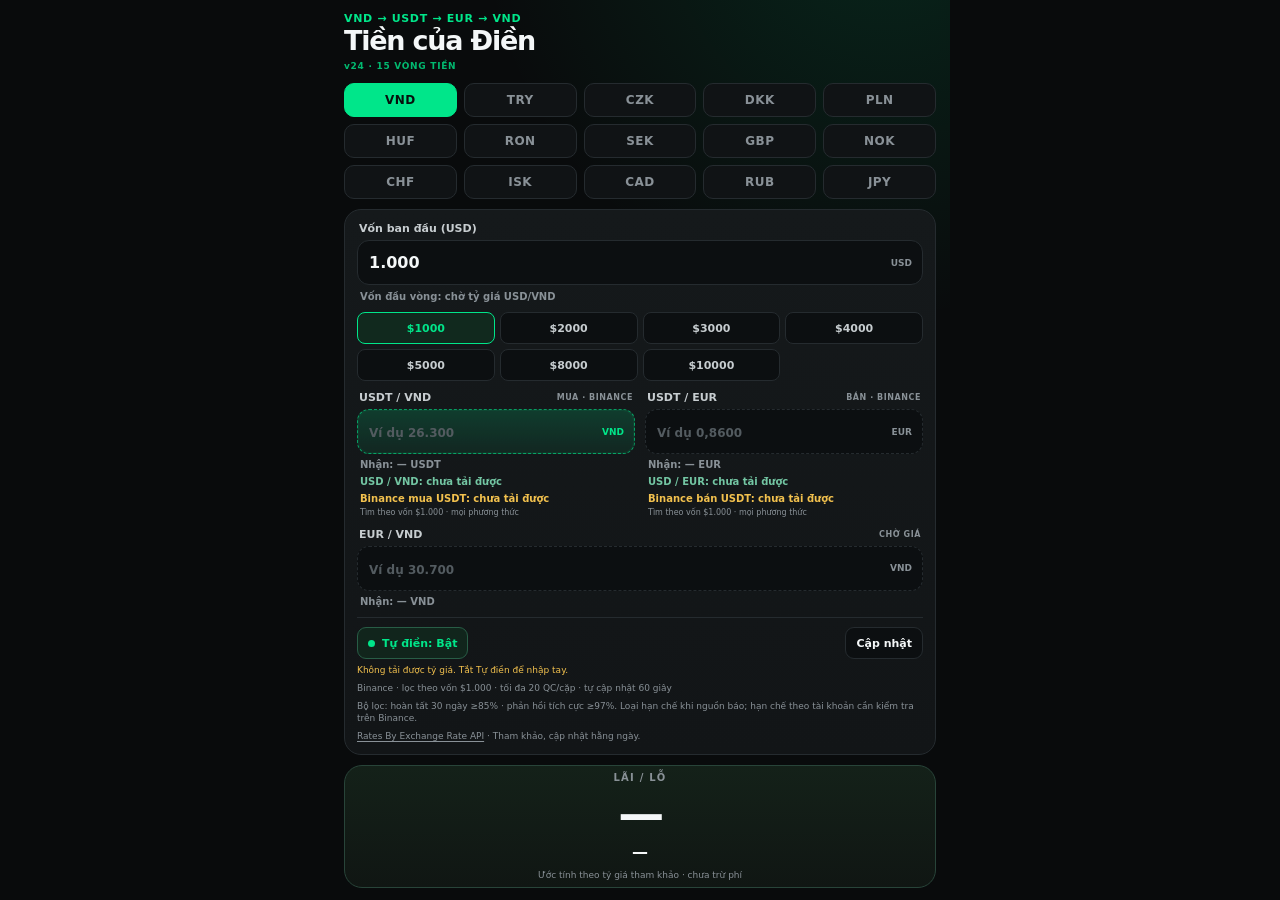
==== commit 399817c1: "Add files via upload" ====
--- a/index.html
+++ b/index.html
@@ -9,11 +9,11 @@
   <meta name="theme-color" content="#090b0c">
   <meta name="color-scheme" content="dark">
   <title>Tiền của Điền</title>
-  <link rel="manifest" href="./manifest.webmanifest?v=23">
+  <link rel="manifest" href="./manifest.webmanifest?v=24">
   <link rel="icon" href="./icon.svg" type="image/svg+xml">
 <style>
 :root{--bg:#090b0c;--panel:#121517;--field:#0c0f11;--line:#252b2f;--text:#f4f7f8;--muted:#899197;--accent:#00e68a;--bad:#ff6670;--warn:#f2c14e}
-*{box-sizing:border-box}html,body{margin:0;width:100%;height:100%;background:var(--bg);overflow:auto}body{font-family:Inter,ui-sans-serif,system-ui,-apple-system,"Segoe UI",sans-serif;color:var(--text)}button,input{font:inherit}.app{height:100dvh;min-height:530px;max-width:620px;margin:0 auto;padding:max(12px,env(safe-area-inset-top)) 14px max(12px,env(safe-area-inset-bottom));display:grid;grid-template-rows:auto auto auto minmax(115px,1fr);gap:10px;background:radial-gradient(circle at 90% -10%,rgba(0,230,138,.12),transparent 36%)}header{display:flex;justify-content:space-between;align-items:center;gap:12px}.route{font-size:11px;font-weight:800;letter-spacing:.06em;color:var(--accent)}h1{margin:2px 0 0;font-size:27px;line-height:1;letter-spacing:-.045em}.version{display:inline-block;margin-top:5px;font-size:9px;font-weight:900;letter-spacing:.08em;color:var(--accent);opacity:.8}.install{border:1px solid var(--line);background:var(--panel);color:var(--accent);font-size:11px;font-weight:850;padding:8px 11px;border-radius:10px;cursor:pointer}.hidden{display:none!important}.tabs{display:grid;grid-template-columns:repeat(6,minmax(0,1fr));gap:7px}.tab{height:34px;border:1px solid var(--line);border-radius:10px;background:#101315;color:var(--muted);font-size:12px;font-weight:900;letter-spacing:.04em;cursor:pointer}.tab.active{color:#07110d;background:var(--accent);border-color:var(--accent)}.panel{border:1px solid var(--line);background:linear-gradient(180deg,#15191b,var(--panel));border-radius:17px;padding:12px}.inputs{display:grid;grid-template-columns:1fr 1fr;gap:10px}.inputs label.wide{grid-column:1/-1}.inputs label>span{display:flex;justify-content:space-between;align-items:center;gap:6px;font-size:11px;font-weight:780;color:#c7cdd0;margin:0 2px 5px}.inputs small{font-size:8px;color:var(--muted);font-weight:900;letter-spacing:.07em}.field{height:45px;display:flex;align-items:center;border:1px solid var(--line);background:var(--field);border-radius:12px;overflow:hidden}.field:focus-within{border-color:var(--accent);box-shadow:0 0 0 2px rgba(0,230,138,.08)}.field.rate-highlight{background:linear-gradient(180deg,rgba(0,230,138,.18),rgba(0,230,138,.08));border-color:rgba(0,230,138,.62);box-shadow:inset 0 0 0 1px rgba(0,230,138,.06)}.field.rate-highlight input{color:#f7fffb}.field.rate-highlight b{color:var(--accent)}.field input{width:100%;min-width:0;height:100%;border:0;outline:0;background:transparent;color:var(--text);padding:0 11px;font-size:16px;font-weight:800}.field input::placeholder{color:#535b60;font-size:12px;font-weight:650}.field b{font-size:9px;color:var(--muted);padding:0 10px}.received{display:block;margin:5px 3px 0;color:var(--muted);font-size:10px;line-height:1.15;font-style:normal;font-weight:700;white-space:nowrap;overflow:hidden;text-overflow:ellipsis}.result-card{min-height:0;border:1px solid #284439;background:linear-gradient(180deg,#142119,#101613);border-radius:18px;padding:14px;display:flex;flex-direction:column;justify-content:center;align-items:center;text-align:center}.result-card span{font-size:10px;color:var(--muted);font-weight:900;letter-spacing:.12em}.result-card strong{font-size:clamp(30px,8vw,46px);line-height:1.03;margin:8px 0 4px;letter-spacing:-.055em}.result-card b{font-size:16px}.good{color:var(--accent)!important}.bad{color:var(--bad)!important}.neutral{color:var(--warn)!important}
+*{box-sizing:border-box}html,body{margin:0;width:100%;height:100%;background:var(--bg);overflow:auto}body{font-family:Inter,ui-sans-serif,system-ui,-apple-system,"Segoe UI",sans-serif;color:var(--text)}button,input{font:inherit}.app{height:100dvh;min-height:530px;max-width:620px;margin:0 auto;padding:max(12px,env(safe-area-inset-top)) 14px max(12px,env(safe-area-inset-bottom));display:grid;grid-template-rows:auto auto auto minmax(115px,1fr);gap:10px;background:radial-gradient(circle at 90% -10%,rgba(0,230,138,.12),transparent 36%)}header{display:flex;justify-content:space-between;align-items:center;gap:12px}.route{font-size:11px;font-weight:800;letter-spacing:.06em;color:var(--accent)}h1{margin:2px 0 0;font-size:27px;line-height:1;letter-spacing:-.045em}.version{display:inline-block;margin-top:5px;font-size:9px;font-weight:900;letter-spacing:.08em;color:var(--accent);opacity:.8}.install{border:1px solid var(--line);background:var(--panel);color:var(--accent);font-size:11px;font-weight:850;padding:8px 11px;border-radius:10px;cursor:pointer}.hidden{display:none!important}.tabs{display:grid;grid-template-columns:repeat(5,minmax(0,1fr));gap:7px}.tab{height:34px;border:1px solid var(--line);border-radius:10px;background:#101315;color:var(--muted);font-size:12px;font-weight:900;letter-spacing:.04em;cursor:pointer}.tab.active{color:#07110d;background:var(--accent);border-color:var(--accent)}.panel{border:1px solid var(--line);background:linear-gradient(180deg,#15191b,var(--panel));border-radius:17px;padding:12px}.inputs{display:grid;grid-template-columns:1fr 1fr;gap:10px}.inputs label.wide{grid-column:1/-1}.inputs label>span{display:flex;justify-content:space-between;align-items:center;gap:6px;font-size:11px;font-weight:780;color:#c7cdd0;margin:0 2px 5px}.inputs small{font-size:8px;color:var(--muted);font-weight:900;letter-spacing:.07em}.field{height:45px;display:flex;align-items:center;border:1px solid var(--line);background:var(--field);border-radius:12px;overflow:hidden}.field:focus-within{border-color:var(--accent);box-shadow:0 0 0 2px rgba(0,230,138,.08)}.field.rate-highlight{background:linear-gradient(180deg,rgba(0,230,138,.18),rgba(0,230,138,.08));border-color:rgba(0,230,138,.62);box-shadow:inset 0 0 0 1px rgba(0,230,138,.06)}.field.rate-highlight input{color:#f7fffb}.field.rate-highlight b{color:var(--accent)}.field input{width:100%;min-width:0;height:100%;border:0;outline:0;background:transparent;color:var(--text);padding:0 11px;font-size:16px;font-weight:800}.field input::placeholder{color:#535b60;font-size:12px;font-weight:650}.field b{font-size:9px;color:var(--muted);padding:0 10px}.received{display:block;margin:5px 3px 0;color:var(--muted);font-size:10px;line-height:1.15;font-style:normal;font-weight:700;white-space:nowrap;overflow:hidden;text-overflow:ellipsis}.result-card{min-height:0;border:1px solid #284439;background:linear-gradient(180deg,#142119,#101613);border-radius:18px;padding:14px;display:flex;flex-direction:column;justify-content:center;align-items:center;text-align:center}.result-card span{font-size:10px;color:var(--muted);font-weight:900;letter-spacing:.12em}.result-card strong{font-size:clamp(30px,8vw,46px);line-height:1.03;margin:8px 0 4px;letter-spacing:-.055em}.result-card b{font-size:16px}.good{color:var(--accent)!important}.bad{color:var(--bad)!important}.neutral{color:var(--warn)!important}
 @media(max-width:390px){.app{padding-left:10px;padding-right:10px;gap:8px}.panel{padding:10px}.inputs{gap:8px}.field{height:41px}.field input{font-size:14px}h1{font-size:23px}.received{font-size:9px;margin-top:4px}.result-card{padding:11px}.result-card strong{font-size:29px}.tab{height:31px;font-size:11px}}
 @media(max-height:690px){.app{gap:7px;padding-top:7px;padding-bottom:7px}.route{font-size:9px}h1{font-size:20px}.tabs{gap:5px}.tab{height:28px;font-size:10px}.panel{padding:8px}.inputs{gap:6px}.inputs label>span{font-size:9px;margin-bottom:3px}.field{height:33px}.field input{font-size:13px}.received{font-size:8px;margin-top:3px}.result-card{padding:8px}.result-card strong{font-size:26px;margin:4px 0 2px}}
 .fx-tools{grid-column:1/-1;border-top:1px solid var(--line);padding-top:9px;min-width:0}
@@ -52,7 +52,7 @@
     <header>
       <div>
         <div class="route" id="routeText">VND → USDT → EUR → VND</div>
-        <h1>Tiền của Điền</h1><span class="version">v23 · BỘ LỌC THƯƠNG NHÂN</span>
+        <h1>Tiền của Điền</h1><span class="version">v24 · 15 VÒNG TIỀN</span>
       </div>
       <button id="installBtn" class="install hidden">Cài app</button>
     </header>
@@ -61,8 +61,17 @@
       <button type="button" class="tab active" data-page="vnd">VND</button>
       <button type="button" class="tab" data-page="try">TRY</button>
       <button type="button" class="tab" data-page="czk">CZK</button>
+      <button type="button" class="tab" data-page="dkk">DKK</button>
+      <button type="button" class="tab" data-page="pln">PLN</button>
+      <button type="button" class="tab" data-page="huf">HUF</button>
+      <button type="button" class="tab" data-page="ron">RON</button>
+      <button type="button" class="tab" data-page="sek">SEK</button>
+      <button type="button" class="tab" data-page="gbp">GBP</button>
+      <button type="button" class="tab" data-page="nok">NOK</button>
+      <button type="button" class="tab" data-page="chf">CHF</button>
+      <button type="button" class="tab" data-page="isk">ISK</button>
+      <button type="button" class="tab" data-page="cad">CAD</button>
       <button type="button" class="tab" data-page="rub">RUB</button>
-      <button type="button" class="tab" data-page="cad">CAD</button>
       <button type="button" class="tab" data-page="jpy">JPY</button>
     </nav>
 
@@ -152,6 +161,17 @@
 // A/B always means the amount of B for ONE unit of A.
 // Explicit fiat pairs use fx; USDT quotes come separately from Binance ads.
 // The legacy RUB USD/USDT convention remains disclosed on screen.
+const EURO_FIATS = ['TRY', 'CZK', 'DKK', 'PLN', 'HUF', 'RON', 'SEK', 'GBP', 'NOK', 'CHF', 'ISK', 'CAD'];
+function euroPage(currency) {
+  return {
+    route: `${currency} → EUR → USDT → ${currency}`, capital: currency, highlight: currency === 'TRY' ? 3 : 0,
+    rates: [
+      {label: `EUR / ${currency}`, unit: currency, placeholder: `Nhập tỷ giá EUR/${currency}`, receive: 'EUR', op: 'divide', fx: ['EUR', currency]},
+      {label: 'USDT / EUR', tag: 'P2P', unit: 'EUR', placeholder: 'Ví dụ 0,8900', receive: 'USDT', op: 'divide'},
+      {label: `USDT / ${currency}`, tag: 'P2P', unit: currency, placeholder: 'Nhập giá P2P', receive: currency, op: 'multiply'}
+    ]
+  };
+}
 const PAGES = {
   vnd: {
     route: 'VND → USDT → EUR → VND', capital: 'VND', highlight: 1,
@@ -161,36 +181,13 @@
       {label: 'EUR / VND', unit: 'VND', placeholder: 'Ví dụ 30.700', receive: 'VND', op: 'multiply', vndThousands: true, fx: ['EUR', 'VND']}
     ]
   },
-  try: {
-    route: 'TRY → EUR → USDT → TRY', capital: 'TRY', highlight: 3,
-    rates: [
-      {label: 'EUR / TRY', unit: 'TRY', placeholder: 'Ví dụ 48,50', receive: 'EUR', op: 'divide', fx: ['EUR', 'TRY']},
-      {label: 'USDT / EUR', tag: 'P2P', unit: 'EUR', placeholder: 'Ví dụ 0,8550', receive: 'USDT', op: 'divide'},
-      {label: 'USDT / TRY', tag: 'P2P', unit: 'TRY', placeholder: 'Ví dụ 41,50', receive: 'TRY', op: 'multiply'}
-    ]
-  },
-  czk: {
-    route: 'CZK → EUR → USDT → CZK', capital: 'CZK', highlight: 0,
-    rates: [
-      {label: 'EUR / CZK', unit: 'CZK', placeholder: 'Ví dụ 25,00', receive: 'EUR', op: 'divide', fx: ['EUR', 'CZK']},
-      {label: 'USDT / EUR', tag: 'P2P', unit: 'EUR', placeholder: 'Ví dụ 0,8900', receive: 'USDT', op: 'divide'},
-      {label: 'USDT / CZK', tag: 'P2P', unit: 'CZK', placeholder: 'Ví dụ 22,50', receive: 'CZK', op: 'multiply'}
-    ]
-  },
+  ...Object.fromEntries(EURO_FIATS.map(currency => [currency.toLowerCase(), euroPage(currency)])),
   rub: {
     route: 'VND → RUB → USDT → VND', capital: 'VND', highlight: 3,
     rates: [
       {label: 'RUB / VND', unit: 'VND', placeholder: 'Ví dụ 310,50', receive: 'RUB', op: 'divide', fx: ['RUB', 'VND']},
       {label: 'USD / RUB', unit: 'RUB', placeholder: 'Ví dụ 83,50', receive: 'USDT', op: 'divide', fx: ['USD', 'RUB']},
       {label: 'USDT / VND', tag: 'P2P', unit: 'VND', placeholder: 'Ví dụ 26.300', receive: 'VND', op: 'multiply', vndThousands: true}
-    ]
-  },
-  cad: {
-    route: 'CAD → EUR → USDT → CAD', capital: 'CAD', highlight: 0,
-    rates: [
-      {label: 'EUR / CAD', unit: 'CAD', placeholder: 'Ví dụ 1,5500', receive: 'EUR', op: 'divide', fx: ['EUR', 'CAD']},
-      {label: 'USDT / EUR', tag: 'P2P', unit: 'EUR', placeholder: 'Ví dụ 0,8900', receive: 'USDT', op: 'divide'},
-      {label: 'USDT / CAD', tag: 'P2P', unit: 'CAD', placeholder: 'Ví dụ 1,3900', receive: 'CAD', op: 'multiply'}
     ]
   },
   jpy: {
@@ -255,7 +252,7 @@
 function formatCapital() {
   if ($('capital').value.trim()) $('capital').value = fmt2.format(capitalUsd());
 }
-function money(value, unit) { return `${value >= 0 ? '+' : '−'}${(unit === 'CAD' || unit === 'CZK' ? fmt2 : fmt0).format(Math.abs(value))} ${unit}`; }
+function money(value, unit) { return `${value >= 0 ? '+' : '−'}${(unit === 'VND' ? fmt0 : fmt2).format(Math.abs(value))} ${unit}`; }
 function pct(value) { return `${value >= 0 ? '+' : ''}${fmt2.format(value)}%`; }
 function tone(element, value) {
   element.classList.remove('good', 'bad', 'neutral');
@@ -280,7 +277,7 @@
 const FX_CACHE_KEY = 'tiendien_fx_usd_v16';
 const FX_AUTO_KEY = 'tiendien_fx_auto_v16';
 const FX_ATTEMPT_KEY = 'tiendien_fx_attempt_v16';
-const FX_CODES = ['USD', 'EUR', 'VND', 'TRY', 'CZK', 'RUB', 'CAD', 'JPY'];
+const FX_CODES = ['USD', 'EUR', 'VND', ...EURO_FIATS, 'RUB', 'JPY'];
 let fxEnabled = stored(FX_AUTO_KEY) !== '0';
 let fxError = '';
 let fxBusy = false;
@@ -407,7 +404,7 @@
   result.exact = exact;
   result.range = exact.length ? exact : candidates;
   result.range = [...result.range].sort((a, b) => a.price - b.price);
-  result.reason = !candidates.length ? (entry.ads.length === 0 && entry.qualityRejected > 0 ? 'quality' : 'empty') : !amountBefore ? 'previous' : !exact.length ? 'capital' : result.stale ? 'stale' : 'ok';
+  result.reason = !candidates.length ? (entry.sampled === 0 ? 'market' : entry.ads.length === 0 && entry.qualityRejected > 0 ? 'quality' : 'empty') : !amountBefore ? 'previous' : !exact.length ? 'capital' : result.stale ? 'stale' : 'ok';
   if (result.range.length && !result.stale) {
     result.best = side === 'BUY' ? result.range[0] : result.range[result.range.length - 1];
     result.benchmark = exact.length === 0;
@@ -421,7 +418,7 @@
   if (!active) { line.textContent = ''; meta.textContent = ''; return; }
   const action = p2pSide(rate) === 'BUY' ? 'mua USDT' : 'bán USDT';
   const usdText = `$${fmt2.format(capitalUsd())}`;
-  const messages = {loading: 'đang tải…', error: 'chưa tải được', fx: 'cần tỷ giá USD', amount: 'nhập vốn USD', empty: `chưa có quảng cáo khớp ${usdText}`, quality: 'chưa có thương nhân đạt bộ lọc', previous: 'chờ số tiền bước trước', capital: 'lượng tiền bước này khác vốn gốc', stale: 'giá cũ'};
+  const messages = {loading: 'đang tải…', error: 'chưa tải được', fx: 'cần tỷ giá USD', amount: 'nhập vốn USD', market: 'nguồn chưa có quảng cáo cho cặp này', empty: `chưa có quảng cáo khớp ${usdText}`, quality: 'chưa có thương nhân đạt bộ lọc', previous: 'chờ số tiền bước trước', capital: 'lượng tiền bước này khác vốn gốc', stale: 'giá cũ'};
   const qualityNote = result.entry?.qualityRejected ? ` · loại ${result.entry.qualityRejected} QC theo bộ lọc thương nhân` : '';
   if (result.range.length) {
     const low = result.range[0].price, high = result.range[result.range.length - 1].price;
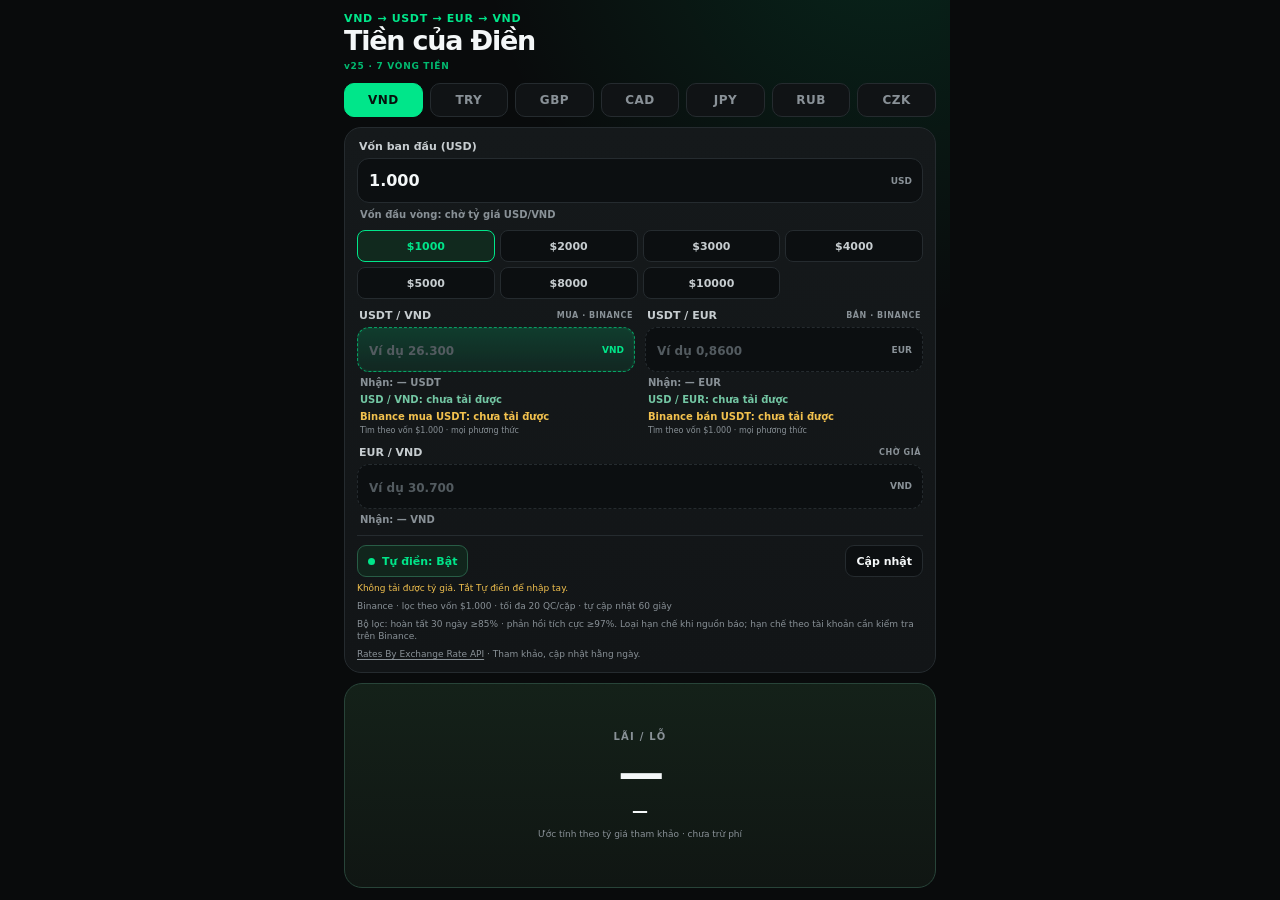
==== commit 88e55610: "Add files via upload" ====
--- a/index.html
+++ b/index.html
@@ -9,11 +9,11 @@
   <meta name="theme-color" content="#090b0c">
   <meta name="color-scheme" content="dark">
   <title>Tiền của Điền</title>
-  <link rel="manifest" href="./manifest.webmanifest?v=24">
+  <link rel="manifest" href="./manifest.webmanifest?v=25">
   <link rel="icon" href="./icon.svg" type="image/svg+xml">
 <style>
 :root{--bg:#090b0c;--panel:#121517;--field:#0c0f11;--line:#252b2f;--text:#f4f7f8;--muted:#899197;--accent:#00e68a;--bad:#ff6670;--warn:#f2c14e}
-*{box-sizing:border-box}html,body{margin:0;width:100%;height:100%;background:var(--bg);overflow:auto}body{font-family:Inter,ui-sans-serif,system-ui,-apple-system,"Segoe UI",sans-serif;color:var(--text)}button,input{font:inherit}.app{height:100dvh;min-height:530px;max-width:620px;margin:0 auto;padding:max(12px,env(safe-area-inset-top)) 14px max(12px,env(safe-area-inset-bottom));display:grid;grid-template-rows:auto auto auto minmax(115px,1fr);gap:10px;background:radial-gradient(circle at 90% -10%,rgba(0,230,138,.12),transparent 36%)}header{display:flex;justify-content:space-between;align-items:center;gap:12px}.route{font-size:11px;font-weight:800;letter-spacing:.06em;color:var(--accent)}h1{margin:2px 0 0;font-size:27px;line-height:1;letter-spacing:-.045em}.version{display:inline-block;margin-top:5px;font-size:9px;font-weight:900;letter-spacing:.08em;color:var(--accent);opacity:.8}.install{border:1px solid var(--line);background:var(--panel);color:var(--accent);font-size:11px;font-weight:850;padding:8px 11px;border-radius:10px;cursor:pointer}.hidden{display:none!important}.tabs{display:grid;grid-template-columns:repeat(5,minmax(0,1fr));gap:7px}.tab{height:34px;border:1px solid var(--line);border-radius:10px;background:#101315;color:var(--muted);font-size:12px;font-weight:900;letter-spacing:.04em;cursor:pointer}.tab.active{color:#07110d;background:var(--accent);border-color:var(--accent)}.panel{border:1px solid var(--line);background:linear-gradient(180deg,#15191b,var(--panel));border-radius:17px;padding:12px}.inputs{display:grid;grid-template-columns:1fr 1fr;gap:10px}.inputs label.wide{grid-column:1/-1}.inputs label>span{display:flex;justify-content:space-between;align-items:center;gap:6px;font-size:11px;font-weight:780;color:#c7cdd0;margin:0 2px 5px}.inputs small{font-size:8px;color:var(--muted);font-weight:900;letter-spacing:.07em}.field{height:45px;display:flex;align-items:center;border:1px solid var(--line);background:var(--field);border-radius:12px;overflow:hidden}.field:focus-within{border-color:var(--accent);box-shadow:0 0 0 2px rgba(0,230,138,.08)}.field.rate-highlight{background:linear-gradient(180deg,rgba(0,230,138,.18),rgba(0,230,138,.08));border-color:rgba(0,230,138,.62);box-shadow:inset 0 0 0 1px rgba(0,230,138,.06)}.field.rate-highlight input{color:#f7fffb}.field.rate-highlight b{color:var(--accent)}.field input{width:100%;min-width:0;height:100%;border:0;outline:0;background:transparent;color:var(--text);padding:0 11px;font-size:16px;font-weight:800}.field input::placeholder{color:#535b60;font-size:12px;font-weight:650}.field b{font-size:9px;color:var(--muted);padding:0 10px}.received{display:block;margin:5px 3px 0;color:var(--muted);font-size:10px;line-height:1.15;font-style:normal;font-weight:700;white-space:nowrap;overflow:hidden;text-overflow:ellipsis}.result-card{min-height:0;border:1px solid #284439;background:linear-gradient(180deg,#142119,#101613);border-radius:18px;padding:14px;display:flex;flex-direction:column;justify-content:center;align-items:center;text-align:center}.result-card span{font-size:10px;color:var(--muted);font-weight:900;letter-spacing:.12em}.result-card strong{font-size:clamp(30px,8vw,46px);line-height:1.03;margin:8px 0 4px;letter-spacing:-.055em}.result-card b{font-size:16px}.good{color:var(--accent)!important}.bad{color:var(--bad)!important}.neutral{color:var(--warn)!important}
+*{box-sizing:border-box}html,body{margin:0;width:100%;height:100%;background:var(--bg);overflow:auto}body{font-family:Inter,ui-sans-serif,system-ui,-apple-system,"Segoe UI",sans-serif;color:var(--text)}button,input{font:inherit}.app{height:100dvh;min-height:530px;max-width:620px;margin:0 auto;padding:max(12px,env(safe-area-inset-top)) 14px max(12px,env(safe-area-inset-bottom));display:grid;grid-template-rows:auto auto auto minmax(115px,1fr);gap:10px;background:radial-gradient(circle at 90% -10%,rgba(0,230,138,.12),transparent 36%)}header{display:flex;justify-content:space-between;align-items:center;gap:12px}.route{font-size:11px;font-weight:800;letter-spacing:.06em;color:var(--accent)}h1{margin:2px 0 0;font-size:27px;line-height:1;letter-spacing:-.045em}.version{display:inline-block;margin-top:5px;font-size:9px;font-weight:900;letter-spacing:.08em;color:var(--accent);opacity:.8}.install{border:1px solid var(--line);background:var(--panel);color:var(--accent);font-size:11px;font-weight:850;padding:8px 11px;border-radius:10px;cursor:pointer}.hidden{display:none!important}.tabs{display:grid;grid-template-columns:repeat(7,minmax(0,1fr));gap:7px}.tab{height:34px;border:1px solid var(--line);border-radius:10px;background:#101315;color:var(--muted);font-size:12px;font-weight:900;letter-spacing:.04em;cursor:pointer}.tab.active{color:#07110d;background:var(--accent);border-color:var(--accent)}.panel{border:1px solid var(--line);background:linear-gradient(180deg,#15191b,var(--panel));border-radius:17px;padding:12px}.inputs{display:grid;grid-template-columns:1fr 1fr;gap:10px}.inputs label.wide{grid-column:1/-1}.inputs label>span{display:flex;justify-content:space-between;align-items:center;gap:6px;font-size:11px;font-weight:780;color:#c7cdd0;margin:0 2px 5px}.inputs small{font-size:8px;color:var(--muted);font-weight:900;letter-spacing:.07em}.field{height:45px;display:flex;align-items:center;border:1px solid var(--line);background:var(--field);border-radius:12px;overflow:hidden}.field:focus-within{border-color:var(--accent);box-shadow:0 0 0 2px rgba(0,230,138,.08)}.field.rate-highlight{background:linear-gradient(180deg,rgba(0,230,138,.18),rgba(0,230,138,.08));border-color:rgba(0,230,138,.62);box-shadow:inset 0 0 0 1px rgba(0,230,138,.06)}.field.rate-highlight input{color:#f7fffb}.field.rate-highlight b{color:var(--accent)}.field input{width:100%;min-width:0;height:100%;border:0;outline:0;background:transparent;color:var(--text);padding:0 11px;font-size:16px;font-weight:800}.field input::placeholder{color:#535b60;font-size:12px;font-weight:650}.field b{font-size:9px;color:var(--muted);padding:0 10px}.received{display:block;margin:5px 3px 0;color:var(--muted);font-size:10px;line-height:1.15;font-style:normal;font-weight:700;white-space:nowrap;overflow:hidden;text-overflow:ellipsis}.result-card{min-height:0;border:1px solid #284439;background:linear-gradient(180deg,#142119,#101613);border-radius:18px;padding:14px;display:flex;flex-direction:column;justify-content:center;align-items:center;text-align:center}.result-card span{font-size:10px;color:var(--muted);font-weight:900;letter-spacing:.12em}.result-card strong{font-size:clamp(30px,8vw,46px);line-height:1.03;margin:8px 0 4px;letter-spacing:-.055em}.result-card b{font-size:16px}.good{color:var(--accent)!important}.bad{color:var(--bad)!important}.neutral{color:var(--warn)!important}
 @media(max-width:390px){.app{padding-left:10px;padding-right:10px;gap:8px}.panel{padding:10px}.inputs{gap:8px}.field{height:41px}.field input{font-size:14px}h1{font-size:23px}.received{font-size:9px;margin-top:4px}.result-card{padding:11px}.result-card strong{font-size:29px}.tab{height:31px;font-size:11px}}
 @media(max-height:690px){.app{gap:7px;padding-top:7px;padding-bottom:7px}.route{font-size:9px}h1{font-size:20px}.tabs{gap:5px}.tab{height:28px;font-size:10px}.panel{padding:8px}.inputs{gap:6px}.inputs label>span{font-size:9px;margin-bottom:3px}.field{height:33px}.field input{font-size:13px}.received{font-size:8px;margin-top:3px}.result-card{padding:8px}.result-card strong{font-size:26px;margin:4px 0 2px}}
 .fx-tools{grid-column:1/-1;border-top:1px solid var(--line);padding-top:9px;min-width:0}
@@ -44,7 +44,6 @@
 button:focus-visible{outline:2px solid var(--accent);outline-offset:3px}
 @media(max-width:390px){.tabs{gap:5px}.fx-toggle,.fx-refresh{font-size:10px;padding:5px 8px}}
 @media(max-height:690px){.fx-tools{padding-top:6px}.fx-tools p{font-size:8px;margin-top:3px}.fx-toggle,.fx-refresh{min-height:28px;font-size:10px}.rub-note{font-size:9px}.result-note{font-size:8px;margin-top:5px}.usd-reference{font-size:9px;margin-top:3px}.p2p-reference{font-size:9px;margin-top:3px}.p2p-meta{font-size:8px}}
-
 </style>
 </head>
 <body>
@@ -52,7 +51,7 @@
     <header>
       <div>
         <div class="route" id="routeText">VND → USDT → EUR → VND</div>
-        <h1>Tiền của Điền</h1><span class="version">v24 · 15 VÒNG TIỀN</span>
+        <h1>Tiền của Điền</h1><span class="version">v25 · 7 VÒNG TIỀN</span>
       </div>
       <button id="installBtn" class="install hidden">Cài app</button>
     </header>
@@ -60,19 +59,11 @@
     <nav class="tabs" aria-label="Loại vòng tiền">
       <button type="button" class="tab active" data-page="vnd">VND</button>
       <button type="button" class="tab" data-page="try">TRY</button>
+      <button type="button" class="tab" data-page="gbp">GBP</button>
+      <button type="button" class="tab" data-page="cad">CAD</button>
+      <button type="button" class="tab" data-page="jpy">JPY</button>
+      <button type="button" class="tab" data-page="rub">RUB</button>
       <button type="button" class="tab" data-page="czk">CZK</button>
-      <button type="button" class="tab" data-page="dkk">DKK</button>
-      <button type="button" class="tab" data-page="pln">PLN</button>
-      <button type="button" class="tab" data-page="huf">HUF</button>
-      <button type="button" class="tab" data-page="ron">RON</button>
-      <button type="button" class="tab" data-page="sek">SEK</button>
-      <button type="button" class="tab" data-page="gbp">GBP</button>
-      <button type="button" class="tab" data-page="nok">NOK</button>
-      <button type="button" class="tab" data-page="chf">CHF</button>
-      <button type="button" class="tab" data-page="isk">ISK</button>
-      <button type="button" class="tab" data-page="cad">CAD</button>
-      <button type="button" class="tab" data-page="rub">RUB</button>
-      <button type="button" class="tab" data-page="jpy">JPY</button>
     </nav>
 
     <section class="panel inputs">
@@ -161,7 +152,7 @@
 // A/B always means the amount of B for ONE unit of A.
 // Explicit fiat pairs use fx; USDT quotes come separately from Binance ads.
 // The legacy RUB USD/USDT convention remains disclosed on screen.
-const EURO_FIATS = ['TRY', 'CZK', 'DKK', 'PLN', 'HUF', 'RON', 'SEK', 'GBP', 'NOK', 'CHF', 'ISK', 'CAD'];
+const EURO_FIATS = ['TRY', 'GBP', 'CAD', 'CZK'];
 function euroPage(currency) {
   return {
     route: `${currency} → EUR → USDT → ${currency}`, capital: currency, highlight: currency === 'TRY' ? 3 : 0,
@@ -181,7 +172,17 @@
       {label: 'EUR / VND', unit: 'VND', placeholder: 'Ví dụ 30.700', receive: 'VND', op: 'multiply', vndThousands: true, fx: ['EUR', 'VND']}
     ]
   },
-  ...Object.fromEntries(EURO_FIATS.map(currency => [currency.toLowerCase(), euroPage(currency)])),
+  try: euroPage('TRY'),
+  gbp: euroPage('GBP'),
+  cad: euroPage('CAD'),
+  jpy: {
+    route: 'VND → JPY → USDT → VND', capital: 'VND', highlight: 2,
+    rates: [
+      {label: 'JPY / VND', unit: 'VND', placeholder: 'Ví dụ 165,50', receive: 'JPY', op: 'divide', fx: ['JPY', 'VND']},
+      {label: 'USDT / JPY', tag: 'P2P', unit: 'JPY', placeholder: 'Ví dụ 155,00', receive: 'USDT', op: 'divide'},
+      {label: 'USDT / VND', tag: 'P2P', unit: 'VND', placeholder: 'Ví dụ 26.300', receive: 'VND', op: 'multiply', vndThousands: true}
+    ]
+  },
   rub: {
     route: 'VND → RUB → USDT → VND', capital: 'VND', highlight: 3,
     rates: [
@@ -190,14 +191,7 @@
       {label: 'USDT / VND', tag: 'P2P', unit: 'VND', placeholder: 'Ví dụ 26.300', receive: 'VND', op: 'multiply', vndThousands: true}
     ]
   },
-  jpy: {
-    route: 'VND → JPY → USDT → VND', capital: 'VND', highlight: 2,
-    rates: [
-      {label: 'JPY / VND', unit: 'VND', placeholder: 'Ví dụ 165,50', receive: 'JPY', op: 'divide', fx: ['JPY', 'VND']},
-      {label: 'USDT / JPY', tag: 'P2P', unit: 'JPY', placeholder: 'Ví dụ 155,00', receive: 'USDT', op: 'divide'},
-      {label: 'USDT / VND', tag: 'P2P', unit: 'VND', placeholder: 'Ví dụ 26.300', receive: 'VND', op: 'multiply', vndThousands: true}
-    ]
-  }
+  czk: euroPage('CZK')
 };
 
 function migrateVndTab() {
@@ -720,7 +714,6 @@
 renderPage();
 refreshFx();
 refreshBinance();
-
 </script>
 </body>
 </html>
